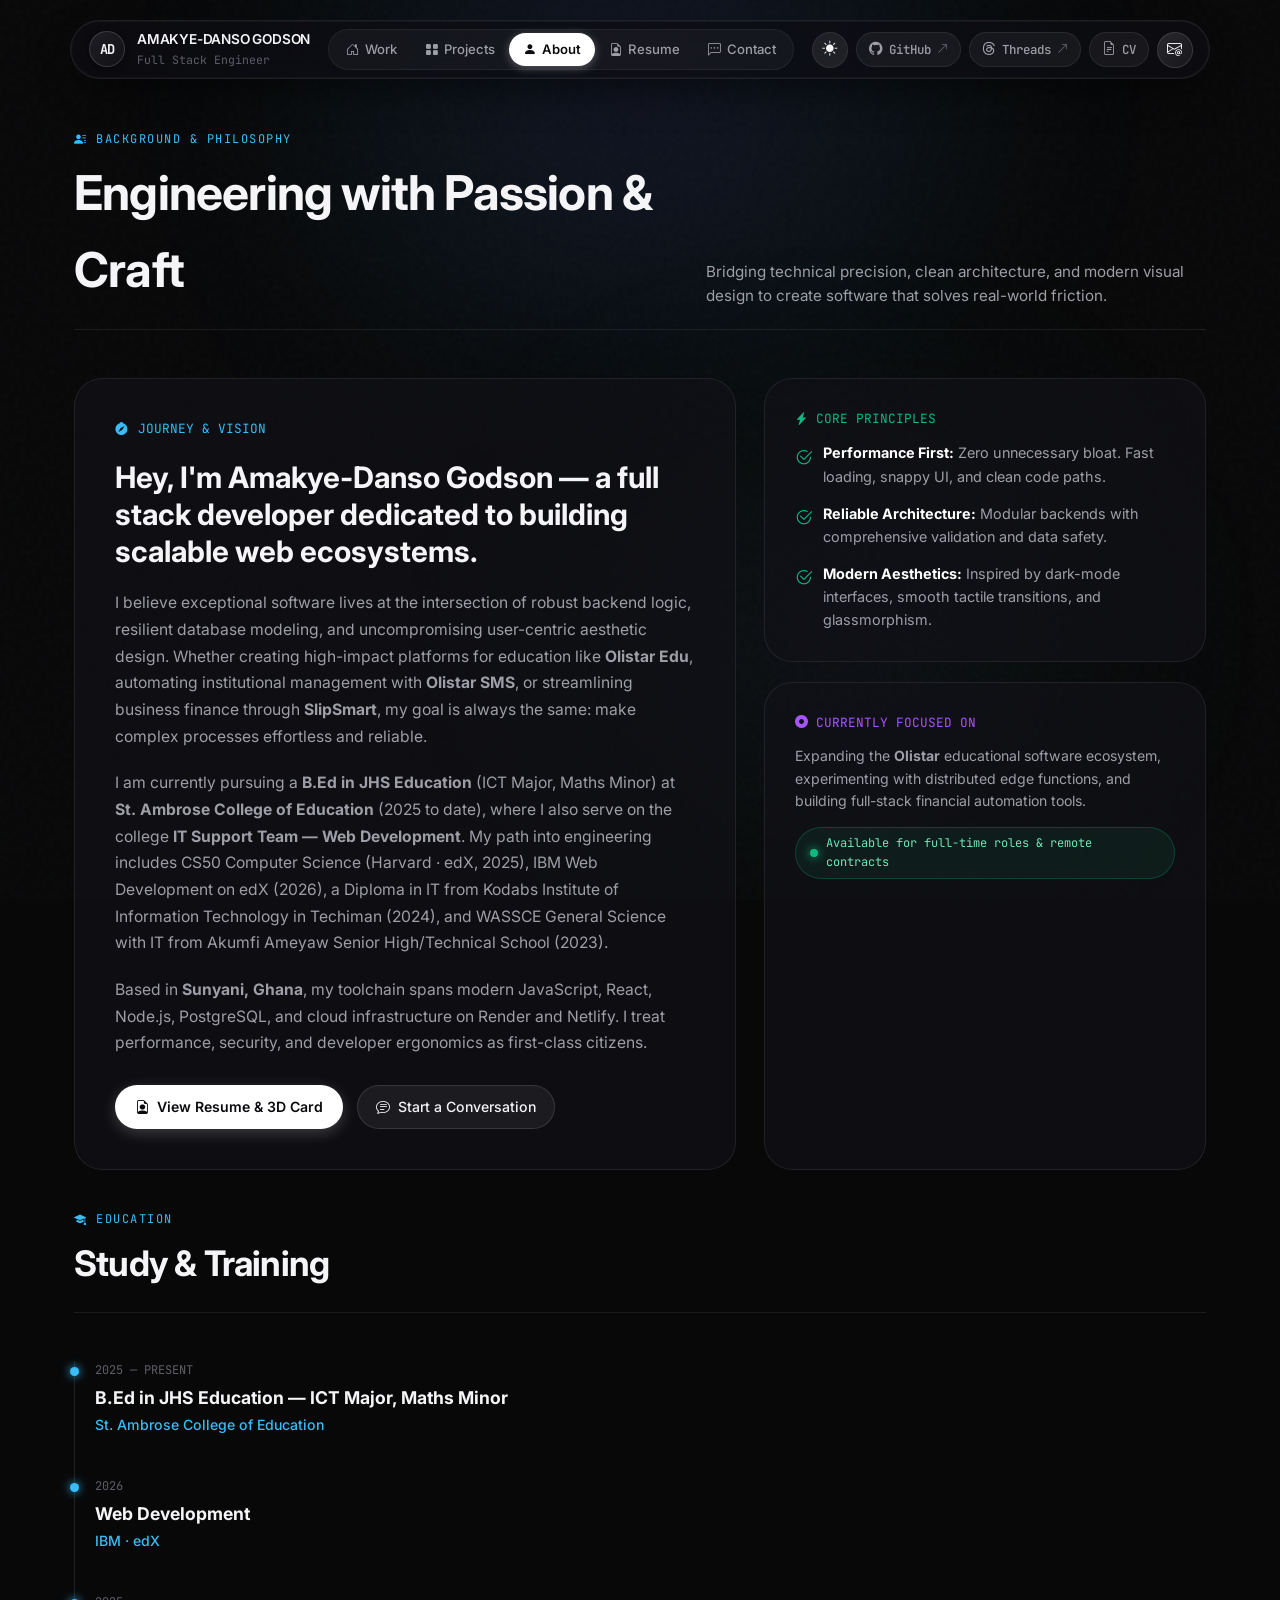
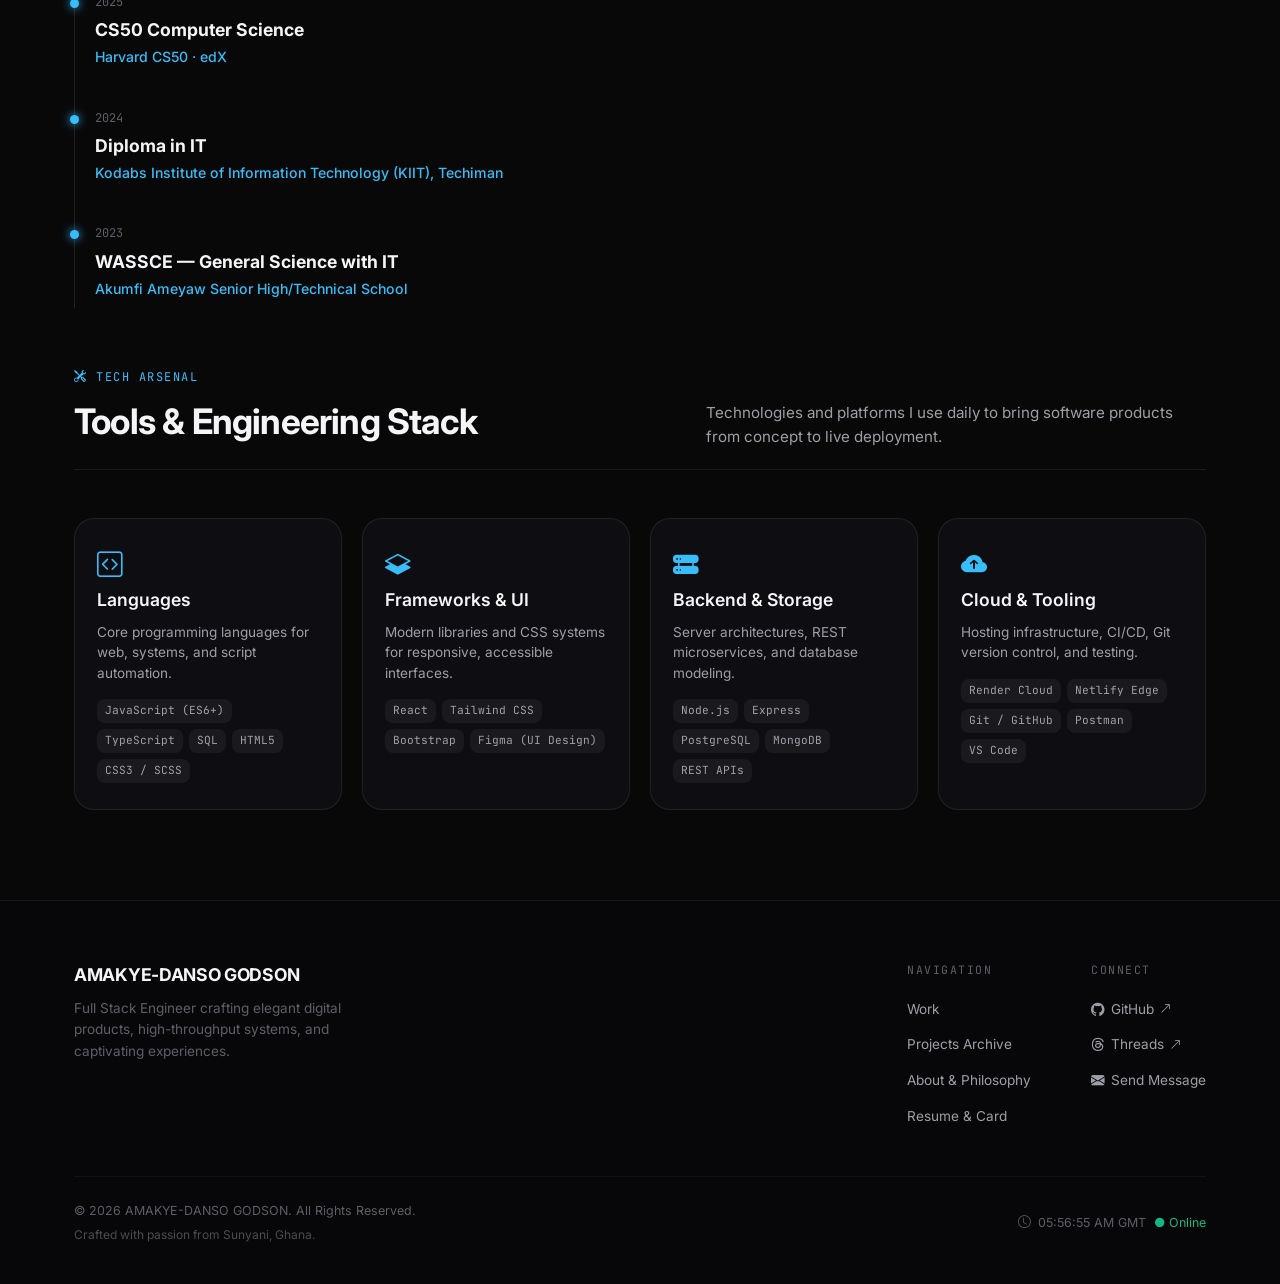
==== about.html @ 81cf9784 "Initial portfolio site" ====
<!DOCTYPE html>
<html lang="en">
<head>
  <meta charset="UTF-8">
  <meta name="viewport" content="width=device-width, initial-scale=1.0">
  <title>About & Info — AMAKYE-DANSO GODSON</title>
  <meta name="description" content="Learn more about Amakye-Danso Godson, Full Stack Engineer & Creative Developer. Engineering philosophy, journey, tech stack, and background.">

  <!-- Bootstrap Icons -->
  <link rel="stylesheet" href="https://cdn.jsdelivr.net/npm/bootstrap-icons@1.11.3/font/bootstrap-icons.min.css">

  <!-- Main Stylesheet -->
  <link rel="stylesheet" href="css/style.css">
</head>
<body>

  <!-- Ambient Light Orbs & Analog Grain -->
  <div class="bg-ambient">
    <div class="ambient-gradient-top"></div>
    <div class="ambient-gradient-bottom"></div>
  </div>
  <div class="bg-noise"></div>

  <div class="site-wrapper">

    <!-- FLOATING ISLAND NAVIGATION -->
    <header class="nav-fixed-container">
      <nav class="nav-bar">
        <a href="index.html" class="nav-left">
          <div class="nav-logo-badge">AD</div>
          <div class="nav-author-info">
            <span class="nav-author-name">AMAKYE-DANSO GODSON</span>
            <span class="nav-author-title">Full Stack Engineer</span>
          </div>
        </a>

        <div class="nav-center">
          <div class="nav-pill-wrapper">
            <a href="index.html" class="nav-link"><i class="bi bi-house-door"></i> Work</a>
            <a href="projects.html" class="nav-link"><i class="bi bi-grid-fill"></i> Projects</a>
            <a href="about.html" class="nav-link active"><i class="bi bi-person-fill"></i> About</a>
            <a href="resume.html" class="nav-link"><i class="bi bi-file-earmark-person"></i> Resume</a>
            <a href="contact.html" class="nav-link"><i class="bi bi-chat-left-dots"></i> Contact</a>
          </div>
        </div>

        <div class="nav-right">
          <button type="button" class="theme-toggle-btn" id="themeToggleBtn" title="Toggle Light/Dark Theme" aria-label="Toggle Light/Dark Theme">
            <i class="bi bi-sun-fill"></i>
          </button>
          <a href="https://github.com/mizzlebankai" target="_blank" rel="noopener noreferrer" class="nav-chip">
            <i class="bi bi-github"></i>
            <span>GitHub</span>
            <i class="bi bi-arrow-up-right external-icon"></i>
          </a>
          <a href="https://www.threads.net/@godson.ad" target="_blank" rel="noopener noreferrer" class="nav-chip">
            <i class="bi bi-threads"></i>
            <span>Threads</span>
            <i class="bi bi-arrow-up-right external-icon"></i>
          </a>
          <a href="resume.html" class="nav-chip">
            <i class="bi bi-file-earmark-text"></i>
            <span>CV</span>
          </a>
          <a href="contact.html" class="nav-contact-btn" title="Contact Me">
            <i class="bi bi-envelope-at"></i>
          </a>
          <button class="mobile-nav-toggle" id="mobileMenuBtn" aria-label="Toggle navigation menu">
            <i class="bi bi-list"></i>
          </button>
        </div>
      </nav>
    </header>

    <!-- MOBILE NAV DRAWER -->
    <div class="mobile-nav-drawer" id="mobileNavDrawer">
      <div style="display: flex; align-items: center; justify-content: space-between; padding: 10px 16px; background: rgba(255, 255, 255, 0.04); border-radius: var(--radius-md); margin-bottom: 4px;">
        <span style="font-size: 0.9rem; font-weight: 500; color: var(--text-secondary);"><i class="bi bi-circle-half me-2"></i> Theme Switch</span>
        <button type="button" class="theme-toggle-btn" title="Toggle Theme" aria-label="Toggle Theme">
          <i class="bi bi-sun-fill"></i>
        </button>
      </div>
      <a href="index.html" class="mobile-nav-link">
        <span><i class="bi bi-house-door me-2"></i> Home / Work</span>
        <i class="bi bi-chevron-right"></i>
      </a>
      <a href="projects.html" class="mobile-nav-link">
        <span><i class="bi bi-grid-fill me-2"></i> Projects</span>
        <i class="bi bi-chevron-right"></i>
      </a>
      <a href="about.html" class="mobile-nav-link active">
        <span><i class="bi bi-person-fill me-2"></i> About Me</span>
        <i class="bi bi-chevron-right"></i>
      </a>
      <a href="resume.html" class="mobile-nav-link">
        <span><i class="bi bi-file-earmark-person me-2"></i> Resume & Business Card</span>
        <i class="bi bi-chevron-right"></i>
      </a>
      <a href="contact.html" class="mobile-nav-link">
        <span><i class="bi bi-chat-left-dots me-2"></i> Contact</span>
        <i class="bi bi-chevron-right"></i>
      </a>
    </div>

    <!-- MAIN CONTENT -->
    <main style="padding-top: 130px; padding-bottom: 90px;">
      <div class="container">

        <!-- Header -->
        <div class="section-header">
          <div class="section-title-wrap">
            <span class="section-overline"><i class="bi bi-person-lines-fill me-1"></i> Background & Philosophy</span>
            <h1 class="section-title" style="font-size: clamp(2.2rem, 4vw, 3rem);">Engineering with Passion & Craft</h1>
          </div>
          <p class="section-desc">
            Bridging technical precision, clean architecture, and modern visual design to create software that solves real-world friction.
          </p>
        </div>

        <!-- ABOUT BENTO GRID -->
        <div class="reveal-on-scroll" style="display: grid; grid-template-columns: 1.2fr 0.8fr; gap: 28px; margin-bottom: 40px;">

          <!-- Narrative Bento Box -->
          <div style="padding: 40px; border-radius: var(--radius-xl); background: rgba(18, 18, 24, 0.7); border: 1px solid var(--border-subtle); backdrop-filter: blur(16px); display: flex; flex-direction: column; gap: 20px;">
            <div style="display: flex; align-items: center; gap: 10px; color: var(--accent-blue); font-family: var(--font-mono); font-size: 0.8rem; text-transform: uppercase;">
              <i class="bi bi-compass-fill"></i> Journey & Vision
            </div>

            <h2 style="font-size: 1.85rem; font-weight: 700; line-height: 1.25; color: var(--text-primary);">
              Hey, I'm Amakye-Danso Godson — a full stack developer dedicated to building scalable web ecosystems.
            </h2>

            <p style="font-size: 0.98rem; color: var(--text-secondary); line-height: 1.7;">
              I believe exceptional software lives at the intersection of robust backend logic, resilient database modeling, and uncompromising user-centric aesthetic design. Whether creating high-impact platforms for education like <strong>Olistar Edu</strong>, automating institutional management with <strong>Olistar SMS</strong>, or streamlining business finance through <strong>SlipSmart</strong>, my goal is always the same: make complex processes effortless and reliable.
            </p>

            <p style="font-size: 0.98rem; color: var(--text-secondary); line-height: 1.7;">
              I am currently pursuing a <strong>B.Ed in JHS Education</strong> (ICT Major, Maths Minor) at <strong>St. Ambrose College of Education</strong> (2025 to date), where I also serve on the college <strong>IT Support Team — Web Development</strong>. My path into engineering includes CS50 Computer Science (Harvard · edX, 2025), IBM Web Development on edX (2026), a Diploma in IT from Kodabs Institute of Information Technology in Techiman (2024), and WASSCE General Science with IT from Akumfi Ameyaw Senior High/Technical School (2023).
            </p>

            <p style="font-size: 0.98rem; color: var(--text-secondary); line-height: 1.7;">
              Based in <strong>Sunyani, Ghana</strong>, my toolchain spans modern JavaScript, React, Node.js, PostgreSQL, and cloud infrastructure on Render and Netlify. I treat performance, security, and developer ergonomics as first-class citizens.
            </p>

            <div style="display: flex; gap: 14px; margin-top: 8px; flex-wrap: wrap;">
              <a href="resume.html" class="btn-primary">
                <i class="bi bi-file-earmark-person"></i> View Resume & 3D Card
              </a>
              <a href="contact.html" class="btn-secondary">
                <i class="bi bi-chat-text"></i> Start a Conversation
              </a>
            </div>
          </div>

          <!-- Quick Stats / Core Values Box -->
          <div style="display: flex; flex-direction: column; gap: 20px;">

            <!-- Core Principles Card -->
            <div style="padding: 30px; border-radius: var(--radius-xl); background: rgba(18, 18, 24, 0.7); border: 1px solid var(--border-subtle); backdrop-filter: blur(16px);">
              <div style="color: var(--accent-emerald); font-family: var(--font-mono); font-size: 0.8rem; text-transform: uppercase; margin-bottom: 12px;">
                <i class="bi bi-lightning-charge-fill me-1"></i> Core Principles
              </div>
              <ul style="list-style: none; display: flex; flex-direction: column; gap: 14px;">
                <li style="display: flex; align-items: flex-start; gap: 10px; font-size: 0.9rem; color: var(--text-secondary);">
                  <i class="bi bi-check2-circle" style="color: var(--accent-emerald); font-size: 1.1rem; margin-top: 2px;"></i>
                  <div><strong style="color: #fff;">Performance First:</strong> Zero unnecessary bloat. Fast loading, snappy UI, and clean code paths.</div>
                </li>
                <li style="display: flex; align-items: flex-start; gap: 10px; font-size: 0.9rem; color: var(--text-secondary);">
                  <i class="bi bi-check2-circle" style="color: var(--accent-emerald); font-size: 1.1rem; margin-top: 2px;"></i>
                  <div><strong style="color: #fff;">Reliable Architecture:</strong> Modular backends with comprehensive validation and data safety.</div>
                </li>
                <li style="display: flex; align-items: flex-start; gap: 10px; font-size: 0.9rem; color: var(--text-secondary);">
                  <i class="bi bi-check2-circle" style="color: var(--accent-emerald); font-size: 1.1rem; margin-top: 2px;"></i>
                  <div><strong style="color: #fff;">Modern Aesthetics:</strong> Inspired by dark-mode interfaces, smooth tactile transitions, and glassmorphism.</div>
                </li>
              </ul>
            </div>

            <!-- Current Focus Card -->
            <div style="padding: 30px; border-radius: var(--radius-xl); background: rgba(18, 18, 24, 0.7); border: 1px solid var(--border-subtle); backdrop-filter: blur(16px); flex-grow: 1;">
              <div style="color: var(--accent-purple); font-family: var(--font-mono); font-size: 0.8rem; text-transform: uppercase; margin-bottom: 12px;">
                <i class="bi bi-record-circle-fill me-1"></i> Currently Focused On
              </div>
              <p style="font-size: 0.88rem; color: var(--text-secondary); line-height: 1.6; margin-bottom: 14px;">
                Expanding the <strong>Olistar</strong> educational software ecosystem, experimenting with distributed edge functions, and building full-stack financial automation tools.
              </p>
              <div class="status-pill" style="font-size: 0.75rem;">
                <span class="status-dot"></span>
                <span>Available for full-time roles & remote contracts</span>
              </div>
            </div>

          </div>
        </div>

        <!-- EDUCATION -->
        <div style="margin-top: 20px; margin-bottom: 20px;">
          <div class="section-header">
            <div class="section-title-wrap">
              <span class="section-overline"><i class="bi bi-mortarboard-fill me-1"></i> Education</span>
              <h2 class="section-title">Study &amp; Training</h2>
            </div>
          </div>
          <div class="timeline-list reveal-on-scroll" style="max-width: 920px;">
            <div class="timeline-item">
              <span class="timeline-node"></span>
              <div class="timeline-period">2025 — PRESENT</div>
              <h3 class="timeline-role">B.Ed in JHS Education — ICT Major, Maths Minor</h3>
              <div class="timeline-organization">St. Ambrose College of Education</div>
            </div>
            <div class="timeline-item">
              <span class="timeline-node"></span>
              <div class="timeline-period">2026</div>
              <h3 class="timeline-role">Web Development</h3>
              <div class="timeline-organization">IBM · edX</div>
            </div>
            <div class="timeline-item">
              <span class="timeline-node"></span>
              <div class="timeline-period">2025</div>
              <h3 class="timeline-role">CS50 Computer Science</h3>
              <div class="timeline-organization">Harvard CS50 · edX</div>
            </div>
            <div class="timeline-item">
              <span class="timeline-node"></span>
              <div class="timeline-period">2024</div>
              <h3 class="timeline-role">Diploma in IT</h3>
              <div class="timeline-organization">Kodabs Institute of Information Technology (KIIT), Techiman</div>
            </div>
            <div class="timeline-item">
              <span class="timeline-node"></span>
              <div class="timeline-period">2023</div>
              <h3 class="timeline-role">WASSCE — General Science with IT</h3>
              <div class="timeline-organization">Akumfi Ameyaw Senior High/Technical School</div>
            </div>
          </div>
        </div>

        <!-- TECH ARSENAL SECTION -->
        <div style="margin-top: 60px;">
          <div class="section-header">
            <div class="section-title-wrap">
              <span class="section-overline"><i class="bi bi-tools me-1"></i> Tech Arsenal</span>
              <h2 class="section-title">Tools & Engineering Stack</h2>
            </div>
            <p class="section-desc">Technologies and platforms I use daily to bring software products from concept to live deployment.</p>
          </div>

          <div class="stack-grid reveal-on-scroll">
            <div class="stack-card">
              <i class="bi bi-code-square stack-card-icon"></i>
              <h3 class="stack-card-title">Languages</h3>
              <p class="stack-card-desc">Core programming languages for web, systems, and script automation.</p>
              <div class="stack-tags">
                <span class="stack-pill">JavaScript (ES6+)</span>
                <span class="stack-pill">TypeScript</span>
                <span class="stack-pill">SQL</span>
                <span class="stack-pill">HTML5</span>
                <span class="stack-pill">CSS3 / SCSS</span>
              </div>
            </div>

            <div class="stack-card">
              <i class="bi bi-layers-half stack-card-icon"></i>
              <h3 class="stack-card-title">Frameworks & UI</h3>
              <p class="stack-card-desc">Modern libraries and CSS systems for responsive, accessible interfaces.</p>
              <div class="stack-tags">
                <span class="stack-pill">React</span>
                <span class="stack-pill">Tailwind CSS</span>
                <span class="stack-pill">Bootstrap</span>
                <span class="stack-pill">Figma (UI Design)</span>
              </div>
            </div>

            <div class="stack-card">
              <i class="bi bi-hdd-rack-fill stack-card-icon"></i>
              <h3 class="stack-card-title">Backend & Storage</h3>
              <p class="stack-card-desc">Server architectures, REST microservices, and database modeling.</p>
              <div class="stack-tags">
                <span class="stack-pill">Node.js</span>
                <span class="stack-pill">Express</span>
                <span class="stack-pill">PostgreSQL</span>
                <span class="stack-pill">MongoDB</span>
                <span class="stack-pill">REST APIs</span>
              </div>
            </div>

            <div class="stack-card">
              <i class="bi bi-cloud-arrow-up-fill stack-card-icon"></i>
              <h3 class="stack-card-title">Cloud & Tooling</h3>
              <p class="stack-card-desc">Hosting infrastructure, CI/CD, Git version control, and testing.</p>
              <div class="stack-tags">
                <span class="stack-pill">Render Cloud</span>
                <span class="stack-pill">Netlify Edge</span>
                <span class="stack-pill">Git / GitHub</span>
                <span class="stack-pill">Postman</span>
                <span class="stack-pill">VS Code</span>
              </div>
            </div>
          </div>
        </div>

      </div>
    </main>

    <!-- FOOTER -->
    <footer class="site-footer">
      <div class="container">
        <div class="footer-top">
          <div class="footer-brand">
            <div class="footer-logo">AMAKYE-DANSO GODSON</div>
            <p class="footer-tagline">
              Full Stack Engineer crafting elegant digital products, high-throughput systems, and captivating experiences.
            </p>
          </div>

          <div class="footer-links-grid">
            <div>
              <div class="footer-col-title">Navigation</div>
              <ul class="footer-nav-list">
                <li><a href="index.html" class="footer-nav-link">Work</a></li>
                <li><a href="projects.html" class="footer-nav-link">Projects Archive</a></li>
                <li><a href="about.html" class="footer-nav-link">About & Philosophy</a></li>
                <li><a href="resume.html" class="footer-nav-link">Resume & Card</a></li>
              </ul>
            </div>

            <div>
              <div class="footer-col-title">Connect</div>
              <ul class="footer-nav-list">
                <li>
                  <a href="https://github.com/mizzlebankai" target="_blank" rel="noopener noreferrer" class="footer-nav-link">
                    <i class="bi bi-github"></i> GitHub <i class="bi bi-arrow-up-right" style="font-size: 0.7rem;"></i>
                  </a>
                </li>
                <li>
                  <a href="https://www.threads.net/@godson.ad" target="_blank" rel="noopener noreferrer" class="footer-nav-link">
                    <i class="bi bi-threads"></i> Threads <i class="bi bi-arrow-up-right" style="font-size: 0.7rem;"></i>
                  </a>
                </li>
                <li>
                  <a href="contact.html" class="footer-nav-link">
                    <i class="bi bi-envelope-fill"></i> Send Message
                  </a>
                </li>
              </ul>
            </div>
          </div>
        </div>

        <div class="footer-bottom">
          <div class="footer-bottom-left">
            <div>© 2026 AMAKYE-DANSO GODSON. All Rights Reserved.</div>
            <div class="footer-witty">Crafted with passion from Sunyani, Ghana.</div>
          </div>
          <div style="display: flex; align-items: center; gap: 8px;">
            <i class="bi bi-clock"></i>
            <span id="localClock">--:--:-- GMT</span>
            <span style="color: var(--accent-emerald);">● Online</span>
          </div>
        </div>
      </div>
    </footer>

    <!-- Toast Notification -->
    <div class="toast-notice" id="toastNotice">Copied to clipboard!</div>

  </div>

  <!-- Scripts -->
  <script src="js/main.js"></script>
</body>
</html>
---- css/style.css ----
/* ==========================================================================
   AMAKYE-DANSO GODSON — PORTFOLIO DESIGN SYSTEM
   Inspired by Perry Wang 2023 (perryw-2023.webflow.io)
   ========================================================================== */

@import url('https://fonts.googleapis.com/css2?family=Inter:wght@300;400;500;600;700;800&family=Playfair+Display:ital,wght@0,600;1,400;1,600&family=JetBrains+Mono:wght@400;500;600&display=swap');

:root {
  /* Color Palette */
  --bg-black: #080809;
  --bg-deep: #0e0e12;
  --bg-surface: #141418;
  --bg-card: rgba(20, 20, 26, 0.65);
  --bg-card-hover: rgba(26, 26, 34, 0.85);

  /* Border & Specular Light Effects */
  --border-subtle: rgba(255, 255, 255, 0.08);
  --border-highlight: rgba(255, 255, 255, 0.22);
  --glare-gradient: linear-gradient(90deg, transparent, rgba(255, 255, 255, 0.35), transparent);
  --specular-card-border: linear-gradient(135deg, rgba(255, 255, 255, 0.22) 0%, rgba(255, 255, 255, 0.03) 50%, rgba(255, 255, 255, 0.12) 100%);

  /* Typography Colors */
  --text-primary: #f5f5f7;
  --text-secondary: #9e9ea7;
  --text-muted: #5e5e68;
  --text-accent: #ffffff;

  /* Accent Colors */
  --accent-blue: #38bdf8;
  --accent-indigo: #6366f1;
  --accent-purple: #a855f7;
  --accent-emerald: #10b981;
  --accent-amber: #f59e0b;

  /* Project Glow Colors */
  --glow-olistar-edu: rgba(56, 189, 248, 0.18);
  --glow-olistar-sms: rgba(129, 140, 248, 0.20);
  --glow-slipsmart: rgba(16, 185, 129, 0.18);

  /* Fonts */
  --font-sans: 'Inter', -apple-system, BlinkMacSystemFont, 'Segoe UI', Roboto, sans-serif;
  --font-serif: 'Playfair Display', Georgia, serif;
  --font-mono: 'JetBrains Mono', monospace;

  /* Transitions & Radii */
  --radius-sm: 8px;
  --radius-md: 14px;
  --radius-lg: 20px;
  --radius-xl: 28px;
  --radius-pill: 9999px;
  --transition: all 0.3s cubic-bezier(0.16, 1, 0.3, 1);
  --transition-fast: all 0.15s ease;
}

/* --------------------------------------------------------------------------
   LIGHT THEME OVERRIDES
   -------------------------------------------------------------------------- */
[data-theme="light"] {
  --bg-black: #f8f9fa;
  --bg-deep: #f1f2f6;
  --bg-surface: #e9eaef;
  --bg-card: rgba(255, 255, 255, 0.85);
  --bg-card-hover: rgba(255, 255, 255, 0.98);

  --border-subtle: rgba(0, 0, 0, 0.08);
  --border-highlight: rgba(0, 0, 0, 0.18);
  --glare-gradient: linear-gradient(90deg, transparent, rgba(0, 0, 0, 0.15), transparent);
  --specular-card-border: linear-gradient(135deg, rgba(0, 0, 0, 0.15) 0%, rgba(0, 0, 0, 0.03) 50%, rgba(0, 0, 0, 0.1) 100%);

  --text-primary: #121316;
  --text-secondary: #52535e;
  --text-muted: #888996;
  --text-accent: #000000;

  --glow-olistar-edu: rgba(2, 132, 199, 0.1);
  --glow-olistar-sms: rgba(99, 102, 241, 0.12);
  --glow-slipsmart: rgba(16, 185, 129, 0.1);
}

[data-theme="light"] .nav-bar {
  background: rgba(255, 255, 255, 0.88);
  border: 1px solid rgba(0, 0, 0, 0.08);
  box-shadow: 0 16px 40px -10px rgba(0, 0, 0, 0.08);
}
[data-theme="light"] .nav-logo-badge {
  background: linear-gradient(135deg, #f0f0f4 0%, #e2e2ea 100%);
  border-color: rgba(0, 0, 0, 0.1);
  color: #121316;
}
[data-theme="light"] .nav-pill-wrapper {
  background: rgba(0, 0, 0, 0.05);
  border-color: rgba(0, 0, 0, 0.06);
}
[data-theme="light"] .nav-link.active {
  color: #ffffff;
  background: #121316;
  box-shadow: 0 2px 10px rgba(0, 0, 0, 0.2);
}
[data-theme="light"] .nav-chip {
  background: rgba(0, 0, 0, 0.04);
  border-color: rgba(0, 0, 0, 0.08);
  color: #4a4b56;
}
[data-theme="light"] .nav-chip:hover {
  background: rgba(0, 0, 0, 0.08);
  color: #121316;
}
[data-theme="light"] .window-outer-shell {
  background: linear-gradient(145deg, rgba(0, 0, 0, 0.14) 0%, rgba(0, 0, 0, 0.03) 45%, rgba(0, 0, 0, 0.09) 100%);
  box-shadow: 0 30px 70px -15px rgba(0, 0, 0, 0.12);
}
[data-theme="light"] .window-body {
  background: linear-gradient(180deg, #ffffff 0%, #f7f8fb 100%);
}
[data-theme="light"] .window-titlebar {
  background: rgba(0, 0, 0, 0.02);
  border-bottom-color: rgba(0, 0, 0, 0.06);
}
[data-theme="light"] .serif-italic {
  color: #121316;
  text-shadow: none;
}
[data-theme="light"] .hero-subtext-grid {
  border-top-color: rgba(0, 0, 0, 0.08);
}
[data-theme="light"] .hero-tag {
  background: rgba(0, 0, 0, 0.04);
  border-color: rgba(0, 0, 0, 0.08);
  color: #4a4b56;
}
[data-theme="light"] .project-card-inner {
  background: linear-gradient(180deg, #ffffff 0%, #fbfbfc 100%);
  box-shadow: 0 10px 30px rgba(0, 0, 0, 0.04);
}
[data-theme="light"] .project-badge {
  background: rgba(0, 0, 0, 0.05);
  border-color: rgba(0, 0, 0, 0.08);
}
[data-theme="light"] .tech-chip {
  background: rgba(0, 0, 0, 0.04);
  border-color: rgba(0, 0, 0, 0.08);
  color: #4a4b56;
}
[data-theme="light"] .mockup-header {
  background: #f0f1f5;
  border-bottom-color: rgba(0, 0, 0, 0.08);
}
[data-theme="light"] .mockup-address-bar {
  background: rgba(0, 0, 0, 0.06);
  color: #6a6b78;
}
[data-theme="light"] .mockup-visual {
  background: #f8f9fc;
}
[data-theme="light"] .btn-primary {
  background: #121316;
  color: #ffffff;
  box-shadow: 0 4px 15px rgba(0, 0, 0, 0.15);
}
[data-theme="light"] .btn-primary:hover {
  background: #25262c;
}
[data-theme="light"] .btn-secondary {
  background: rgba(0, 0, 0, 0.05);
  border-color: rgba(0, 0, 0, 0.1);
  color: #121316;
}
[data-theme="light"] .btn-secondary:hover {
  background: rgba(0, 0, 0, 0.09);
}
[data-theme="light"] .stack-card {
  background: rgba(255, 255, 255, 0.85);
  border-color: rgba(0, 0, 0, 0.08);
}
[data-theme="light"] .stack-pill {
  background: rgba(0, 0, 0, 0.04);
  color: #4a4b56;
}
[data-theme="light"] .contact-container-box {
  background: rgba(255, 255, 255, 0.9);
  border-color: rgba(0, 0, 0, 0.08);
  box-shadow: 0 20px 50px rgba(0, 0, 0, 0.06);
}
[data-theme="light"] .direct-email-card {
  background: rgba(0, 0, 0, 0.03);
  border-color: rgba(0, 0, 0, 0.08);
}
[data-theme="light"] .form-input, [data-theme="light"] .form-textarea {
  background: rgba(0, 0, 0, 0.02);
  border-color: rgba(0, 0, 0, 0.12);
  color: #121316;
}
[data-theme="light"] .site-footer {
  background: #f0f1f6;
  border-top-color: rgba(0, 0, 0, 0.08);
}
[data-theme="light"] .mobile-nav-drawer {
  background: rgba(255, 255, 255, 0.98);
  border-color: rgba(0, 0, 0, 0.1);
  box-shadow: 0 20px 40px rgba(0, 0, 0, 0.1);
}
[data-theme="light"] .mobile-nav-link {
  background: rgba(0, 0, 0, 0.03);
  color: #52535e;
}
[data-theme="light"] .mobile-nav-link.active {
  background: #121316;
  color: #ffffff;
}
[data-theme="light"] .ambient-gradient-top {
  background: radial-gradient(circle, rgba(99, 102, 241, 0.08) 0%, rgba(56, 189, 248, 0.04) 40%, transparent 70%);
}
[data-theme="light"] .card-face-front {
  background: radial-gradient(circle at 20% 20%, #ffffff 0%, #ececf2 75%);
  border-color: rgba(0, 0, 0, 0.15);
}
[data-theme="light"] .card-full-name {
  color: #121316;
}
[data-theme="light"] .card-front-bottom {
  border-top-color: rgba(0, 0, 0, 0.08);
}
[data-theme="light"] .card-face-back {
  background: #ffffff;
  border-color: rgba(0, 0, 0, 0.15);
}
[data-theme="light"] .qr-scan-title {
  color: #121316;
}

/* --------------------------------------------------------------------------
   THEME TOGGLE BUTTON
   -------------------------------------------------------------------------- */
.theme-toggle-btn {
  display: flex;
  align-items: center;
  justify-content: center;
  width: 36px;
  height: 36px;
  border-radius: 50%;
  background: rgba(255, 255, 255, 0.08);
  border: 1px solid var(--border-subtle);
  color: var(--text-primary);
  font-size: 0.95rem;
  transition: var(--transition);
  cursor: pointer;
}

.theme-toggle-btn:hover {
  background: rgba(255, 255, 255, 0.16);
  border-color: rgba(255, 255, 255, 0.3);
  transform: scale(1.08);
}

[data-theme="light"] .theme-toggle-btn {
  background: rgba(0, 0, 0, 0.05);
  border-color: rgba(0, 0, 0, 0.1);
  color: #121316;
}

[data-theme="light"] .theme-toggle-btn:hover {
  background: rgba(0, 0, 0, 0.1);
  border-color: rgba(0, 0, 0, 0.2);
}

/* --------------------------------------------------------------------------
   SCROLL REVEAL ANIMATIONS (SMOOTH PERRY WANG FEEL)
   -------------------------------------------------------------------------- */
.reveal-on-scroll {
  opacity: 0;
  transform: translateY(32px);
  transition: opacity 0.8s cubic-bezier(0.16, 1, 0.3, 1), transform 0.8s cubic-bezier(0.16, 1, 0.3, 1);
  will-change: opacity, transform;
}

.reveal-on-scroll.is-visible {
  opacity: 1;
  transform: translateY(0);
}

.reveal-delay-1 { transition-delay: 0.1s; }
.reveal-delay-2 { transition-delay: 0.2s; }
.reveal-delay-3 { transition-delay: 0.3s; }
.reveal-delay-4 { transition-delay: 0.4s; }

/* --------------------------------------------------------------------------
   RESET & BASE STYLES
   -------------------------------------------------------------------------- */
*, *::before, *::after {
  box-sizing: border-box;
  margin: 0;
  padding: 0;
}

html {
  font-size: 16px;
  scroll-behavior: smooth;
  background-color: var(--bg-black);
  color: var(--text-primary);
  font-family: var(--font-sans);
  -webkit-font-smoothing: antialiased;
  -moz-osx-font-smoothing: grayscale;
}

body {
  min-height: 100vh;
  background-color: var(--bg-black);
  overflow-x: hidden;
  position: relative;
  line-height: 1.6;
}

/* Custom scrollbar */
::-webkit-scrollbar {
  width: 6px;
  height: 6px;
}
::-webkit-scrollbar-track {
  background: var(--bg-black);
}
::-webkit-scrollbar-thumb {
  background: rgba(255, 255, 255, 0.15);
  border-radius: var(--radius-pill);
}
::-webkit-scrollbar-thumb:hover {
  background: rgba(255, 255, 255, 0.3);
}

a {
  color: inherit;
  text-decoration: none;
}

img {
  max-width: 100%;
  height: auto;
  display: block;
}

button {
  background: none;
  border: none;
  font: inherit;
  color: inherit;
  cursor: pointer;
}

/* Ambient Background Light & Noise Overlay */
.bg-ambient {
  position: fixed;
  inset: 0;
  pointer-events: none;
  z-index: 0;
  overflow: hidden;
}

.ambient-gradient-top {
  position: absolute;
  top: -20vh;
  left: 50%;
  transform: translateX(-50%);
  width: 90vw;
  max-width: 1100px;
  height: 60vh;
  background: radial-gradient(circle, rgba(99, 102, 241, 0.12) 0%, rgba(56, 189, 248, 0.06) 40%, transparent 70%);
  filter: blur(80px);
}

.ambient-gradient-bottom {
  position: absolute;
  bottom: 5vh;
  right: 10%;
  width: 50vw;
  max-width: 700px;
  height: 50vh;
  background: radial-gradient(circle, rgba(168, 85, 247, 0.08) 0%, rgba(16, 185, 129, 0.05) 50%, transparent 80%);
  filter: blur(100px);
}

.bg-noise {
  position: fixed;
  inset: 0;
  opacity: 0.025;
  pointer-events: none;
  z-index: 1;
  background-image: url("data:image/svg+xml,%3Csvg viewBox='0 0 200 200' xmlns='http://www.w3.org/2000/svg'%3E%3Cfilter id='noiseFilter'%3E%3CfeTurbulence type='fractalNoise' baseFrequency='0.8' numOctaves='3' stitchTiles='stitch'/%3E%3C/filter%3E%3Crect width='100%25' height='100%25' filter='url(%23noiseFilter)'/%3E%3C/svg%3E");
}

/* Page wrapper */
.site-wrapper {
  position: relative;
  z-index: 2;
  display: flex;
  flex-direction: column;
  min-height: 100vh;
}

.container {
  width: 100%;
  max-width: 1180px;
  margin: 0 auto;
  padding: 0 24px;
}

/* --------------------------------------------------------------------------
   FLOATING ISLAND NAVIGATION
   -------------------------------------------------------------------------- */
.nav-fixed-container {
  position: fixed;
  top: 20px;
  left: 0;
  width: 100%;
  display: flex;
  justify-content: center;
  z-index: 100;
  padding: 0 16px;
  pointer-events: none;
}

.nav-bar {
  pointer-events: auto;
  display: flex;
  align-items: center;
  justify-content: space-between;
  width: 100%;
  max-width: 1140px;
  padding: 8px 12px;
  background: rgba(14, 14, 18, 0.78);
  backdrop-filter: blur(24px) saturate(180%);
  -webkit-backdrop-filter: blur(24px) saturate(180%);
  border: 1px solid var(--border-subtle);
  border-radius: var(--radius-pill);
  box-shadow: 0 16px 40px -10px rgba(0, 0, 0, 0.6), 0 0 0 1px rgba(255, 255, 255, 0.04) inset;
  transition: var(--transition);
}

.nav-left {
  display: flex;
  align-items: center;
  gap: 12px;
  padding-left: 6px;
}

.nav-logo-badge {
  display: flex;
  align-items: center;
  justify-content: center;
  width: 36px;
  height: 36px;
  border-radius: 50%;
  background: linear-gradient(135deg, #1e1e24 0%, #121216 100%);
  border: 1px solid rgba(255, 255, 255, 0.15);
  box-shadow: 0 2px 8px rgba(0, 0, 0, 0.4);
  font-family: var(--font-mono);
  font-weight: 700;
  font-size: 0.85rem;
  letter-spacing: -0.5px;
  color: var(--text-primary);
  transition: var(--transition);
}

.nav-logo-badge:hover {
  border-color: rgba(255, 255, 255, 0.4);
  transform: scale(1.05);
}

.nav-author-info {
  display: flex;
  flex-direction: column;
}

.nav-author-name {
  font-size: 0.85rem;
  font-weight: 600;
  letter-spacing: -0.2px;
  color: var(--text-primary);
}

.nav-author-title {
  font-size: 0.72rem;
  font-family: var(--font-mono);
  color: var(--text-muted);
}

/* Nav center pill */
.nav-center {
  display: flex;
  align-items: center;
}

.nav-pill-wrapper {
  position: relative;
  display: flex;
  align-items: center;
  background: rgba(255, 255, 255, 0.04);
  border: 1px solid rgba(255, 255, 255, 0.06);
  border-radius: var(--radius-pill);
  padding: 3px;
}

.nav-link {
  position: relative;
  z-index: 2;
  padding: 6px 14px;
  font-size: 0.82rem;
  font-weight: 500;
  color: var(--text-secondary);
  border-radius: var(--radius-pill);
  transition: var(--transition-fast);
  display: flex;
  align-items: center;
  gap: 6px;
}

.nav-link:hover {
  color: var(--text-primary);
}

.nav-link.active {
  color: #0d0d10;
  font-weight: 600;
  background: #ffffff;
  box-shadow: 0 2px 10px rgba(255, 255, 255, 0.3);
}

/* Nav right chips */
.nav-right {
  display: flex;
  align-items: center;
  gap: 8px;
  padding-right: 4px;
}

.nav-chip {
  display: inline-flex;
  align-items: center;
  gap: 6px;
  padding: 6px 12px;
  font-size: 0.78rem;
  font-family: var(--font-mono);
  font-weight: 500;
  color: var(--text-secondary);
  background: rgba(255, 255, 255, 0.05);
  border: 1px solid rgba(255, 255, 255, 0.08);
  border-radius: var(--radius-pill);
  transition: var(--transition);
}

.nav-chip:hover {
  color: var(--text-primary);
  background: rgba(255, 255, 255, 0.1);
  border-color: rgba(255, 255, 255, 0.2);
  transform: translateY(-1px);
}

.nav-chip i {
  font-size: 0.85rem;
}

.nav-chip .external-icon {
  font-size: 0.7rem;
  opacity: 0.6;
  transition: transform 0.2s ease;
}

.nav-chip:hover .external-icon {
  transform: translate(2px, -2px);
  opacity: 1;
}

.nav-contact-btn {
  display: flex;
  align-items: center;
  justify-content: center;
  width: 36px;
  height: 36px;
  border-radius: 50%;
  background: linear-gradient(135deg, rgba(255, 255, 255, 0.12) 0%, rgba(255, 255, 255, 0.05) 100%);
  border: 1px solid rgba(255, 255, 255, 0.12);
  color: var(--text-primary);
  font-size: 0.95rem;
  transition: var(--transition);
}

.nav-contact-btn:hover {
  background: rgba(255, 255, 255, 0.2);
  border-color: rgba(255, 255, 255, 0.35);
  transform: scale(1.08);
}

/* Mobile Nav Toggle */
.mobile-nav-toggle {
  display: none;
  align-items: center;
  justify-content: center;
  width: 36px;
  height: 36px;
  border-radius: 50%;
  background: rgba(255, 255, 255, 0.08);
  border: 1px solid var(--border-subtle);
  color: var(--text-primary);
  font-size: 1.1rem;
}

/* Mobile Navigation Dropdown */
.mobile-nav-drawer {
  position: fixed;
  top: 76px;
  left: 16px;
  right: 16px;
  background: rgba(14, 14, 18, 0.96);
  backdrop-filter: blur(24px);
  border: 1px solid var(--border-subtle);
  border-radius: var(--radius-lg);
  padding: 20px;
  box-shadow: 0 20px 40px rgba(0, 0, 0, 0.8);
  z-index: 99;
  display: none;
  flex-direction: column;
  gap: 12px;
  transform: translateY(-10px);
  opacity: 0;
  transition: var(--transition);
  pointer-events: none;
}

.mobile-nav-drawer.open {
  display: flex;
  transform: translateY(0);
  opacity: 1;
  pointer-events: auto;
}

.mobile-nav-link {
  display: flex;
  align-items: center;
  justify-content: space-between;
  padding: 12px 16px;
  font-size: 1rem;
  font-weight: 500;
  color: var(--text-secondary);
  border-radius: var(--radius-md);
  background: rgba(255, 255, 255, 0.03);
}

.mobile-nav-link.active {
  color: #fff;
  background: rgba(255, 255, 255, 0.1);
  font-weight: 600;
}

/* --------------------------------------------------------------------------
   HERO SECTION (THE PERRY WANG OS WINDOW)
   -------------------------------------------------------------------------- */
.section-hero {
  padding-top: 140px;
  padding-bottom: 70px;
  display: flex;
  flex-direction: column;
  align-items: center;
  position: relative;
}

/* Status / Availability pill */
.hero-badge-container {
  margin-bottom: 24px;
  display: inline-flex;
}

.status-pill {
  display: inline-flex;
  align-items: center;
  gap: 8px;
  padding: 6px 14px;
  background: rgba(16, 185, 129, 0.08);
  border: 1px solid rgba(16, 185, 129, 0.25);
  border-radius: var(--radius-pill);
  font-size: 0.78rem;
  font-family: var(--font-mono);
  color: #6ee7b7;
}

.status-dot {
  width: 8px;
  height: 8px;
  border-radius: 50%;
  background-color: var(--accent-emerald);
  box-shadow: 0 0 10px var(--accent-emerald);
  animation: pulseGlow 2s infinite;
}

@keyframes pulseGlow {
  0%, 100% { opacity: 1; transform: scale(1); }
  50% { opacity: 0.5; transform: scale(0.85); }
}

/* Window Outer Bevel & Glare */
.window-outer-shell {
  width: 100%;
  max-width: 980px;
  position: relative;
  border-radius: var(--radius-xl);
  padding: 1px;
  background: linear-gradient(145deg, rgba(255, 255, 255, 0.3) 0%, rgba(255, 255, 255, 0.03) 45%, rgba(255, 255, 255, 0.12) 100%);
  box-shadow: 0 30px 80px -15px rgba(0, 0, 0, 0.85), 0 0 40px rgba(99, 102, 241, 0.06);
  overflow: hidden;
}

/* Top Specular Glare Line */
.glare-edge-top {
  position: absolute;
  top: 0;
  left: 20%;
  right: 20%;
  height: 1px;
  background: var(--glare-gradient);
  z-index: 5;
  pointer-events: none;
}

/* Window Main Body */
.window-body {
  position: relative;
  background: linear-gradient(180deg, rgba(22, 22, 28, 0.94) 0%, rgba(13, 13, 16, 0.97) 100%);
  border-radius: calc(var(--radius-xl) - 1px);
  overflow: hidden;
  backdrop-filter: blur(20px);
}

/* Diagonal Sheen Animation */
.window-sheen {
  position: absolute;
  top: -100%;
  left: -50%;
  width: 200%;
  height: 300%;
  background: linear-gradient(60deg, transparent 40%, rgba(255, 255, 255, 0.03) 48%, rgba(255, 255, 255, 0.08) 50%, rgba(255, 255, 255, 0.03) 52%, transparent 60%);
  transform: rotate(15deg);
  pointer-events: none;
  animation: sweepSheen 12s infinite ease-in-out;
}

@keyframes sweepSheen {
  0% { transform: translateY(-30%) rotate(15deg); }
  25%, 100% { transform: translateY(40%) rotate(15deg); }
}

/* Window Bar (Traffic lights & Title) */
.window-titlebar {
  display: flex;
  align-items: center;
  justify-content: space-between;
  padding: 16px 20px;
  border-bottom: 1px solid rgba(255, 255, 255, 0.06);
  background: rgba(255, 255, 255, 0.02);
}

.window-dots {
  display: flex;
  align-items: center;
  gap: 8px;
}

.window-dot {
  width: 12px;
  height: 12px;
  border-radius: 50%;
  display: inline-block;
  box-shadow: 0 1px 2px rgba(0, 0, 0, 0.4);
}

.window-dot.red { background: #ff5f56; border: 1px solid #e0443e; }
.window-dot.yellow { background: #ffbd2e; border: 1px solid #dea123; }
.window-dot.green { background: #27c93f; border: 1px solid #1aab29; }

.window-title {
  font-size: 0.78rem;
  font-family: var(--font-mono);
  color: var(--text-muted);
  letter-spacing: 0.5px;
  text-transform: uppercase;
}

.window-controls {
  display: flex;
  align-items: center;
  gap: 8px;
  color: var(--text-muted);
  font-size: 0.85rem;
}

/* Window Content */
.window-content {
  padding: 48px 44px;
}

.hero-headline {
  font-size: clamp(2.4rem, 5.5vw, 4.2rem);
  font-weight: 700;
  line-height: 1.1;
  letter-spacing: -1.5px;
  color: var(--text-primary);
  margin-bottom: 24px;
}

.serif-italic {
  font-family: var(--font-serif);
  font-style: italic;
  font-weight: 400;
  color: #ffffff;
  text-shadow: 0 0 30px rgba(255, 255, 255, 0.3);
}

.hero-subtext-grid {
  display: grid;
  grid-template-columns: 1fr 1.2fr;
  gap: 32px;
  align-items: start;
  padding-top: 20px;
  border-top: 1px solid rgba(255, 255, 255, 0.07);
}

.hero-role-block {
  display: flex;
  flex-direction: column;
  gap: 6px;
}

.hero-role-title {
  font-size: 1.15rem;
  font-weight: 600;
  color: var(--text-primary);
}

.hero-role-desc {
  font-size: 0.95rem;
  color: var(--text-secondary);
  line-height: 1.5;
}

.hero-meta-block {
  display: flex;
  flex-direction: column;
  gap: 14px;
}

.hero-highlights {
  display: flex;
  flex-wrap: wrap;
  gap: 10px;
}

.hero-tag {
  display: inline-flex;
  align-items: center;
  gap: 6px;
  padding: 6px 12px;
  background: rgba(255, 255, 255, 0.05);
  border: 1px solid rgba(255, 255, 255, 0.09);
  border-radius: var(--radius-sm);
  font-size: 0.8rem;
  font-family: var(--font-mono);
  color: var(--text-secondary);
}

.hero-tag i {
  color: var(--accent-blue);
}

/* Scroll down prompt */
.scroll-indicator-wrap {
  margin-top: 40px;
  display: flex;
  flex-direction: column;
  align-items: center;
  gap: 8px;
}

.scroll-text {
  font-size: 0.72rem;
  font-family: var(--font-mono);
  letter-spacing: 1.5px;
  color: var(--text-muted);
  text-transform: uppercase;
}

.scroll-icon {
  font-size: 1.2rem;
  color: var(--text-secondary);
  animation: bounceDown 2s infinite;
}

@keyframes bounceDown {
  0%, 20%, 50%, 80%, 100% { transform: translateY(0); }
  40% { transform: translateY(6px); }
  60% { transform: translateY(3px); }
}

/* --------------------------------------------------------------------------
   FEATURED PROJECTS SECTION (BENTO GLOW CARDS)
   -------------------------------------------------------------------------- */
.section-projects {
  padding: 80px 0 100px;
  position: relative;
}

.section-header {
  display: flex;
  align-items: flex-end;
  justify-content: space-between;
  margin-bottom: 48px;
  border-bottom: 1px solid rgba(255, 255, 255, 0.08);
  padding-bottom: 20px;
}

.section-title-wrap {
  display: flex;
  flex-direction: column;
  gap: 6px;
}

.section-overline {
  font-family: var(--font-mono);
  font-size: 0.75rem;
  text-transform: uppercase;
  letter-spacing: 1.5px;
  color: var(--accent-blue);
}

.section-title {
  font-size: 2.2rem;
  font-weight: 700;
  letter-spacing: -0.8px;
  color: var(--text-primary);
}

.section-desc {
  font-size: 0.95rem;
  color: var(--text-secondary);
  max-width: 500px;
}

/* Project Cards Stack */
.projects-grid {
  display: flex;
  flex-direction: column;
  gap: 36px;
}

.project-card-outer {
  position: relative;
  border-radius: var(--radius-xl);
  padding: 1px;
  background: var(--specular-card-border);
  transition: var(--transition);
}

.project-card-outer:hover {
  background: linear-gradient(135deg, rgba(255, 255, 255, 0.45) 0%, rgba(255, 255, 255, 0.05) 50%, rgba(255, 255, 255, 0.25) 100%);
  transform: translateY(-4px);
  box-shadow: 0 24px 60px -10px rgba(0, 0, 0, 0.85);
}

/* Ambient color bloom backdrop per project */
.card-ambient-bloom {
  position: absolute;
  inset: 0;
  border-radius: var(--radius-xl);
  opacity: 0;
  filter: blur(40px);
  z-index: 0;
  transition: opacity 0.5s ease;
  pointer-events: none;
}

.project-card-outer:hover .card-ambient-bloom {
  opacity: 0.5;
}

.bloom-edu { background: radial-gradient(circle at 70% 30%, #0284c7, transparent 70%); }
.bloom-sms { background: radial-gradient(circle at 70% 30%, #6366f1, transparent 70%); }
.bloom-slipsmart { background: radial-gradient(circle at 70% 30%, #059669, transparent 70%); }

.project-card-inner {
  position: relative;
  z-index: 1;
  background: linear-gradient(180deg, rgba(20, 20, 25, 0.95) 0%, rgba(12, 12, 16, 0.98) 100%);
  border-radius: calc(var(--radius-xl) - 1px);
  padding: 40px;
  display: grid;
  grid-template-columns: 1fr 1.15fr;
  gap: 40px;
  align-items: center;
  overflow: hidden;
}

/* Project Info Left */
.project-content {
  display: flex;
  flex-direction: column;
  gap: 20px;
}

.project-meta-row {
  display: flex;
  align-items: center;
  gap: 12px;
}

.project-badge {
  font-family: var(--font-mono);
  font-size: 0.72rem;
  padding: 4px 10px;
  border-radius: var(--radius-pill);
  background: rgba(255, 255, 255, 0.06);
  border: 1px solid rgba(255, 255, 255, 0.1);
  color: var(--text-secondary);
}

.project-badge.featured {
  background: rgba(56, 189, 248, 0.1);
  border-color: rgba(56, 189, 248, 0.3);
  color: var(--accent-blue);
}

.project-title-row {
  display: flex;
  align-items: center;
  gap: 12px;
}

.project-name {
  font-size: 1.85rem;
  font-weight: 700;
  letter-spacing: -0.5px;
  color: var(--text-primary);
}

.project-arrow-icon {
  font-size: 1.3rem;
  color: var(--text-muted);
  transition: var(--transition);
}

.project-card-outer:hover .project-arrow-icon {
  color: var(--text-primary);
  transform: translate(4px, -4px);
}

.project-description {
  font-size: 0.98rem;
  color: var(--text-secondary);
  line-height: 1.6;
}

.project-tech-stack {
  display: flex;
  flex-wrap: wrap;
  gap: 8px;
}

.tech-chip {
  display: inline-flex;
  align-items: center;
  gap: 6px;
  padding: 5px 10px;
  background: rgba(255, 255, 255, 0.04);
  border: 1px solid rgba(255, 255, 255, 0.06);
  border-radius: var(--radius-sm);
  font-size: 0.75rem;
  font-family: var(--font-mono);
  color: #c4c4cb;
}

.tech-chip i {
  font-size: 0.8rem;
  color: var(--text-muted);
}

.project-actions {
  display: flex;
  align-items: center;
  gap: 14px;
  padding-top: 8px;
}

.btn-primary {
  display: inline-flex;
  align-items: center;
  gap: 8px;
  padding: 10px 20px;
  background: #ffffff;
  color: #0b0b0e;
  font-weight: 600;
  font-size: 0.88rem;
  border-radius: var(--radius-pill);
  transition: var(--transition);
  box-shadow: 0 4px 15px rgba(255, 255, 255, 0.2);
}

.btn-primary:hover {
  background: #eaeaf0;
  transform: translateY(-2px);
  box-shadow: 0 6px 20px rgba(255, 255, 255, 0.35);
}

.btn-secondary {
  display: inline-flex;
  align-items: center;
  gap: 8px;
  padding: 10px 18px;
  background: rgba(255, 255, 255, 0.06);
  border: 1px solid rgba(255, 255, 255, 0.12);
  color: var(--text-primary);
  font-weight: 500;
  font-size: 0.88rem;
  border-radius: var(--radius-pill);
  transition: var(--transition);
}

.btn-secondary:hover {
  background: rgba(255, 255, 255, 0.12);
  border-color: rgba(255, 255, 255, 0.25);
  transform: translateY(-2px);
}

/* Project Visual Showcase Right */
.project-preview-mockup {
  position: relative;
  border-radius: var(--radius-lg);
  padding: 1px;
  background: linear-gradient(135deg, rgba(255, 255, 255, 0.18) 0%, rgba(255, 255, 255, 0.02) 60%, rgba(255, 255, 255, 0.08) 100%);
  overflow: hidden;
  box-shadow: 0 16px 35px rgba(0, 0, 0, 0.6);
}

.mockup-header {
  display: flex;
  align-items: center;
  gap: 6px;
  padding: 10px 14px;
  background: #111116;
  border-bottom: 1px solid rgba(255, 255, 255, 0.06);
}

.mockup-dot {
  width: 9px;
  height: 9px;
  border-radius: 50%;
  background: rgba(255, 255, 255, 0.15);
}

.mockup-address-bar {
  flex-grow: 1;
  margin-left: 8px;
  padding: 3px 12px;
  background: rgba(255, 255, 255, 0.04);
  border-radius: var(--radius-pill);
  font-size: 0.7rem;
  font-family: var(--font-mono);
  color: var(--text-muted);
  overflow: hidden;
  text-overflow: ellipsis;
  white-space: nowrap;
}

.mockup-visual {
  height: 240px;
  background: #16161e;
  display: flex;
  flex-direction: column;
  align-items: center;
  justify-content: center;
  position: relative;
  overflow: hidden;
}

/* Stylized Visual Representation inside Mockup */
.mockup-inner-hero {
  text-align: center;
  padding: 24px;
  z-index: 2;
}

.mockup-brand-icon {
  width: 54px;
  height: 54px;
  border-radius: 14px;
  margin: 0 auto 14px;
  display: flex;
  align-items: center;
  justify-content: center;
  font-size: 1.6rem;
  color: #fff;
  box-shadow: 0 8px 24px rgba(0, 0, 0, 0.5);
}

.icon-edu { background: linear-gradient(135deg, #0284c7 0%, #0369a1 100%); }
.icon-sms { background: linear-gradient(135deg, #6366f1 0%, #4338ca 100%); }
.icon-slipsmart { background: linear-gradient(135deg, #10b981 0%, #047857 100%); }

.mockup-brand-title {
  font-size: 1.15rem;
  font-weight: 700;
  color: var(--text-primary);
  margin-bottom: 4px;
}

.mockup-brand-desc {
  font-size: 0.78rem;
  font-family: var(--font-mono);
  color: var(--text-muted);
}

/* --------------------------------------------------------------------------
   TECH STACK & CORE COMPETENCIES (MINI BENTO)
   -------------------------------------------------------------------------- */
.section-stack {
  padding: 60px 0 100px;
}

.stack-grid {
  display: grid;
  grid-template-columns: repeat(4, 1fr);
  gap: 20px;
}

.stack-card {
  padding: 26px 22px;
  background: rgba(18, 18, 24, 0.7);
  border: 1px solid var(--border-subtle);
  border-radius: var(--radius-lg);
  backdrop-filter: blur(16px);
  transition: var(--transition);
}

.stack-card:hover {
  border-color: rgba(255, 255, 255, 0.2);
  transform: translateY(-3px);
  background: rgba(24, 24, 32, 0.85);
}

.stack-card-icon {
  font-size: 1.6rem;
  color: var(--accent-blue);
  margin-bottom: 16px;
}

.stack-card-title {
  font-size: 1.1rem;
  font-weight: 600;
  color: var(--text-primary);
  margin-bottom: 8px;
}

.stack-card-desc {
  font-size: 0.85rem;
  color: var(--text-secondary);
  line-height: 1.5;
  margin-bottom: 16px;
}

.stack-tags {
  display: flex;
  flex-wrap: wrap;
  gap: 6px;
}

.stack-pill {
  font-size: 0.7rem;
  font-family: var(--font-mono);
  padding: 3px 8px;
  border-radius: var(--radius-sm);
  background: rgba(255, 255, 255, 0.05);
  color: #a1a1aa;
}

/* --------------------------------------------------------------------------
   3D FLIP BUSINESS CARD (FOR RESUME PAGE)
   -------------------------------------------------------------------------- */
.section-business-card {
  padding: 60px 0 90px;
  display: flex;
  flex-direction: column;
  align-items: center;
}

.card-flip-stage {
  perspective: 1400px;
  width: 100%;
  max-width: 520px;
  height: 310px;
  margin: 30px auto 20px;
  cursor: pointer;
}

.business-card-flipper {
  position: relative;
  width: 100%;
  height: 100%;
  transform-style: preserve-3d;
  transition: transform 0.85s cubic-bezier(0.34, 1.56, 0.64, 1);
  border-radius: var(--radius-xl);
  box-shadow: 0 30px 70px -15px rgba(0, 0, 0, 0.9), 0 0 30px rgba(99, 102, 241, 0.15);
}

.business-card-flipper.flipped {
  transform: rotateY(180deg);
}

.card-face {
  position: absolute;
  inset: 0;
  width: 100%;
  height: 100%;
  border-radius: var(--radius-xl);
  backface-visibility: hidden;
  -webkit-backface-visibility: hidden;
  padding: 32px 36px;
  display: flex;
  flex-direction: column;
  justify-content: space-between;
  overflow: hidden;
}

/* FRONT FACE: Luxury Metallic Dark Theme */
.card-face-front {
  background: radial-gradient(circle at 20% 20%, #20202a 0%, #0d0d12 75%);
  border: 1px solid rgba(255, 255, 255, 0.2);
}

.card-face-front::after {
  content: '';
  position: absolute;
  inset: 0;
  background: linear-gradient(120deg, transparent 30%, rgba(255, 255, 255, 0.08) 45%, rgba(255, 255, 255, 0.18) 50%, rgba(255, 255, 255, 0.08) 55%, transparent 70%);
  pointer-events: none;
}

.card-front-top {
  display: flex;
  align-items: center;
  justify-content: space-between;
}

.card-emblem {
  display: flex;
  align-items: center;
  gap: 12px;
}

.card-hologram-chip {
  width: 44px;
  height: 32px;
  border-radius: 6px;
  background: linear-gradient(135deg, #d4af37 0%, #f3e5ab 35%, #aa7c11 70%, #fff 100%);
  box-shadow: 0 2px 6px rgba(0, 0, 0, 0.6);
  position: relative;
  overflow: hidden;
}

.card-hologram-chip::before {
  content: '';
  position: absolute;
  inset: 0;
  background: repeating-linear-gradient(90deg, transparent, transparent 4px, rgba(0, 0, 0, 0.15) 4px, rgba(0, 0, 0, 0.15) 8px);
}

.card-front-name-block {
  margin: auto 0;
}

.card-full-name {
  font-size: 1.45rem;
  font-weight: 800;
  letter-spacing: 0.5px;
  color: #ffffff;
  text-transform: uppercase;
}

.card-job-title {
  font-size: 0.82rem;
  font-family: var(--font-mono);
  color: var(--accent-blue);
  letter-spacing: 0.5px;
}

.card-front-bottom {
  display: flex;
  align-items: flex-end;
  justify-content: space-between;
  border-top: 1px solid rgba(255, 255, 255, 0.08);
  padding-top: 14px;
}

.card-contact-lines {
  display: flex;
  flex-direction: column;
  gap: 4px;
  font-size: 0.75rem;
  font-family: var(--font-mono);
  color: var(--text-secondary);
}

.card-flip-prompt {
  display: flex;
  align-items: center;
  gap: 6px;
  font-size: 0.72rem;
  font-family: var(--font-mono);
  color: #fff;
  background: rgba(255, 255, 255, 0.1);
  padding: 5px 10px;
  border-radius: var(--radius-pill);
  animation: pulsePrompt 2s infinite;
}

@keyframes pulsePrompt {
  0%, 100% { opacity: 0.8; }
  50% { opacity: 1; transform: scale(1.04); }
}

/* BACK FACE: High Contrast QR Code scan to Portfolio */
.card-face-back {
  background: #09090c;
  border: 1px solid rgba(255, 255, 255, 0.25);
  transform: rotateY(180deg);
  display: flex;
  flex-direction: column;
  align-items: center;
  justify-content: center;
  text-align: center;
  gap: 12px;
}

.qr-code-wrapper {
  background: #ffffff;
  padding: 10px;
  border-radius: 12px;
  box-shadow: 0 10px 30px rgba(255, 255, 255, 0.2);
  display: flex;
  align-items: center;
  justify-content: center;
  transition: transform 0.2s ease;
}

.qr-code-wrapper:hover {
  transform: scale(1.05);
}

.qr-code-svg {
  width: 120px;
  height: 120px;
  display: block;
}

.qr-scan-title {
  font-size: 0.95rem;
  font-weight: 700;
  color: #ffffff;
  letter-spacing: 0.5px;
}

.qr-scan-subtitle {
  font-size: 0.74rem;
  font-family: var(--font-mono);
  color: var(--text-muted);
}

.qr-redirect-btn {
  font-size: 0.75rem;
  font-family: var(--font-mono);
  padding: 4px 12px;
  background: rgba(56, 189, 248, 0.12);
  border: 1px solid rgba(56, 189, 248, 0.3);
  color: var(--accent-blue);
  border-radius: var(--radius-pill);
}

/* --------------------------------------------------------------------------
   RESUME TIMELINE & DOWNLOAD ACTIONS
   -------------------------------------------------------------------------- */
.resume-action-bar {
  display: flex;
  align-items: center;
  justify-content: center;
  gap: 16px;
  margin: 30px 0 60px;
}

.resume-timeline-grid {
  display: grid;
  grid-template-columns: 1fr 1fr;
  gap: 48px;
}

.timeline-column-title {
  display: flex;
  align-items: center;
  gap: 10px;
  font-size: 1.3rem;
  font-weight: 700;
  margin-bottom: 28px;
  color: var(--text-primary);
  border-bottom: 1px solid rgba(255, 255, 255, 0.08);
  padding-bottom: 12px;
}

.timeline-column-title i {
  color: var(--accent-blue);
}

.timeline-list {
  display: flex;
  flex-direction: column;
  gap: 32px;
  position: relative;
  padding-left: 20px;
  border-left: 1px solid rgba(255, 255, 255, 0.1);
}

.timeline-item {
  position: relative;
}

.timeline-node {
  position: absolute;
  top: 6px;
  left: -25px;
  width: 9px;
  height: 9px;
  border-radius: 50%;
  background: var(--accent-blue);
  box-shadow: 0 0 10px var(--accent-blue);
}

.timeline-period {
  font-size: 0.75rem;
  font-family: var(--font-mono);
  color: var(--text-muted);
  margin-bottom: 4px;
}

.timeline-role {
  font-size: 1.1rem;
  font-weight: 700;
  color: var(--text-primary);
  margin-bottom: 2px;
}

.timeline-organization {
  font-size: 0.88rem;
  color: var(--accent-blue);
  font-weight: 500;
  margin-bottom: 8px;
}

.timeline-description {
  font-size: 0.88rem;
  color: var(--text-secondary);
  line-height: 1.5;
}

/* --------------------------------------------------------------------------
   CONTACT PAGE & MODAL
   -------------------------------------------------------------------------- */
.contact-container-box {
  max-width: 780px;
  margin: 0 auto;
  padding: 48px;
  background: rgba(18, 18, 24, 0.8);
  border: 1px solid var(--border-subtle);
  border-radius: var(--radius-xl);
  backdrop-filter: blur(20px);
  box-shadow: 0 30px 60px rgba(0, 0, 0, 0.7);
}

.contact-form-grid {
  display: grid;
  grid-template-columns: 1fr 1fr;
  gap: 20px;
  margin-top: 32px;
}

.form-group-full {
  grid-column: 1 / -1;
}

.form-label {
  display: block;
  font-size: 0.78rem;
  font-family: var(--font-mono);
  color: var(--text-secondary);
  margin-bottom: 8px;
  text-transform: uppercase;
  letter-spacing: 0.5px;
}

.form-input, .form-textarea {
  width: 100%;
  padding: 12px 16px;
  background: rgba(255, 255, 255, 0.04);
  border: 1px solid rgba(255, 255, 255, 0.1);
  border-radius: var(--radius-md);
  color: var(--text-primary);
  font-family: var(--font-sans);
  font-size: 0.92rem;
  transition: var(--transition);
}

.form-input:focus, .form-textarea:focus {
  outline: none;
  border-color: rgba(255, 255, 255, 0.35);
  background: rgba(255, 255, 255, 0.07);
  box-shadow: 0 0 0 3px rgba(255, 255, 255, 0.05);
}

.form-textarea {
  min-height: 130px;
  resize: vertical;
}

.direct-email-card {
  display: flex;
  align-items: center;
  justify-content: space-between;
  padding: 16px 20px;
  background: rgba(255, 255, 255, 0.03);
  border: 1px solid rgba(255, 255, 255, 0.08);
  border-radius: var(--radius-md);
  margin-bottom: 12px;
}

.direct-email-left {
  display: flex;
  align-items: center;
  gap: 12px;
}

.copy-pill-btn {
  display: inline-flex;
  align-items: center;
  gap: 6px;
  padding: 6px 14px;
  background: rgba(255, 255, 255, 0.08);
  border: 1px solid rgba(255, 255, 255, 0.15);
  border-radius: var(--radius-pill);
  font-size: 0.8rem;
  font-family: var(--font-mono);
  color: #fff;
  transition: var(--transition);
}

.copy-pill-btn:hover {
  background: rgba(255, 255, 255, 0.2);
}

/* --------------------------------------------------------------------------
   FOOTER (PERRY WANG CRAFT STYLE)
   -------------------------------------------------------------------------- */
.site-footer {
  margin-top: auto;
  border-top: 1px solid rgba(255, 255, 255, 0.06);
  padding: 60px 0 40px;
  background: rgba(8, 8, 10, 0.8);
  position: relative;
  z-index: 10;
}

.footer-top {
  display: flex;
  align-items: flex-start;
  justify-content: space-between;
  margin-bottom: 48px;
}

.footer-brand {
  display: flex;
  flex-direction: column;
  gap: 8px;
}

.footer-logo {
  font-size: 1.1rem;
  font-weight: 700;
  letter-spacing: -0.3px;
  color: var(--text-primary);
}

.footer-tagline {
  font-size: 0.85rem;
  color: var(--text-muted);
  max-width: 320px;
}

.footer-links-grid {
  display: flex;
  gap: 60px;
}

.footer-col-title {
  font-size: 0.72rem;
  font-family: var(--font-mono);
  text-transform: uppercase;
  letter-spacing: 1.5px;
  color: var(--text-muted);
  margin-bottom: 16px;
}

.footer-nav-list {
  list-style: none;
  display: flex;
  flex-direction: column;
  gap: 10px;
}

.footer-nav-link {
  font-size: 0.85rem;
  color: var(--text-secondary);
  transition: var(--transition-fast);
  display: inline-flex;
  align-items: center;
  gap: 6px;
}

.footer-nav-link:hover {
  color: var(--text-primary);
  transform: translateX(2px);
}

.footer-bottom {
  display: flex;
  align-items: center;
  justify-content: space-between;
  padding-top: 24px;
  border-top: 1px solid rgba(255, 255, 255, 0.04);
  font-size: 0.78rem;
  color: var(--text-muted);
}

.footer-bottom-left {
  display: flex;
  flex-direction: column;
  gap: 4px;
}

.footer-witty {
  font-size: 0.75rem;
  color: #4b4b54;
}

/* Toast notification for clipboard */
.toast-notice {
  position: fixed;
  bottom: 24px;
  right: 24px;
  padding: 10px 18px;
  background: #ffffff;
  color: #0d0d10;
  font-family: var(--font-mono);
  font-size: 0.82rem;
  font-weight: 600;
  border-radius: var(--radius-pill);
  box-shadow: 0 10px 30px rgba(0, 0, 0, 0.5);
  z-index: 9999;
  transform: translateY(100px);
  opacity: 0;
  transition: all 0.3s cubic-bezier(0.16, 1, 0.3, 1);
  pointer-events: none;
}

.toast-notice.show {
  transform: translateY(0);
  opacity: 1;
}

/* --------------------------------------------------------------------------
   RESPONSIVE QUERIES
   -------------------------------------------------------------------------- */
@media (max-width: 992px) {
  .nav-bar {
    padding: 8px 12px;
  }
  .nav-center, .nav-right .nav-chip {
    display: none;
  }
  .mobile-nav-toggle {
    display: flex;
  }
  .hero-subtext-grid {
    grid-template-columns: 1fr;
    gap: 24px;
  }
  .project-card-inner {
    grid-template-columns: 1fr;
    padding: 30px;
    gap: 30px;
  }
  .stack-grid {
    grid-template-columns: repeat(2, 1fr);
  }
  .resume-timeline-grid {
    grid-template-columns: 1fr;
    gap: 36px;
  }
}

@media (max-width: 768px) {
  .section-hero {
    padding-top: 110px;
  }
  .window-content {
    padding: 30px 20px;
  }
  .hero-headline {
    font-size: 2.2rem;
  }
  .section-header {
    flex-direction: column;
    align-items: flex-start;
    gap: 12px;
  }
  .stack-grid {
    grid-template-columns: 1fr;
  }
  .contact-container-box {
    padding: 24px;
  }
  .contact-form-grid {
    grid-template-columns: 1fr;
  }
  .footer-top {
    flex-direction: column;
    gap: 32px;
  }
  .footer-bottom {
    flex-direction: column;
    align-items: flex-start;
    gap: 12px;
  }
  .card-flip-stage {
    height: 330px;
  }
  .card-face {
    padding: 24px;
  }
}
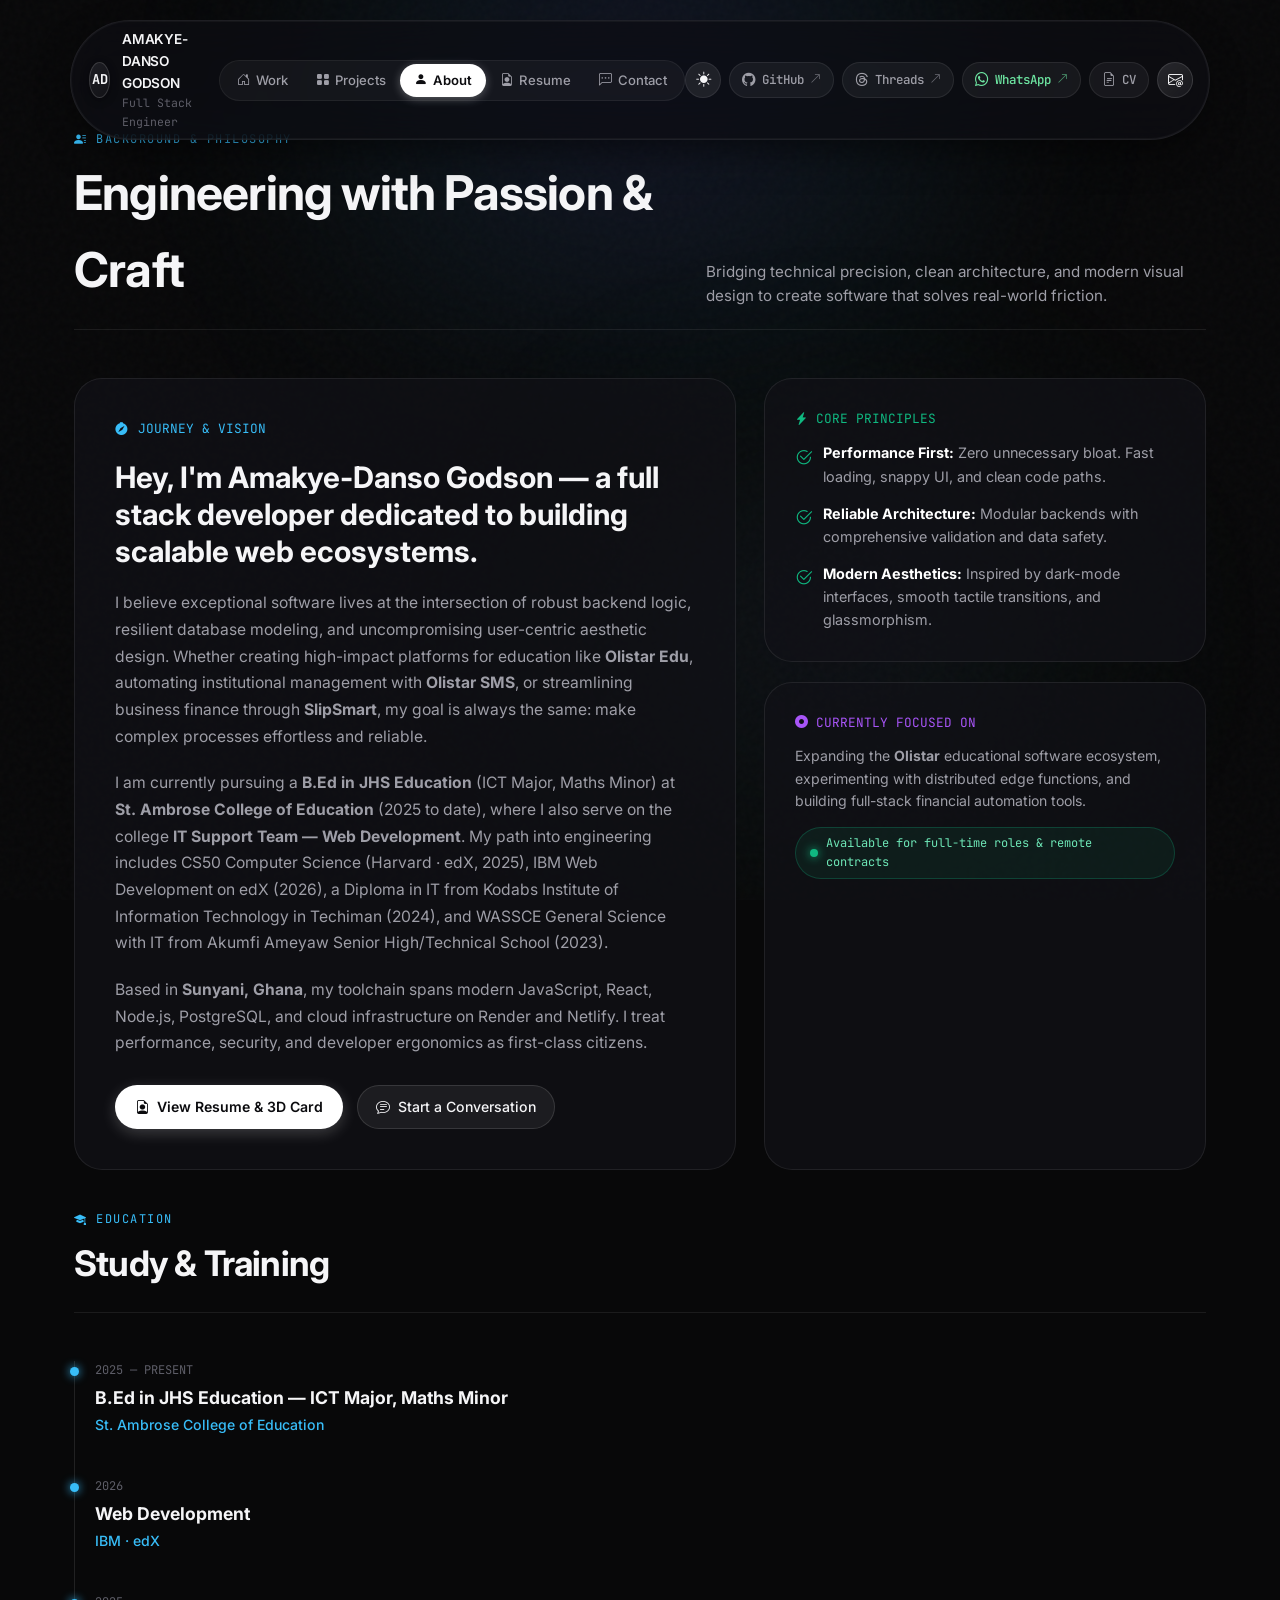
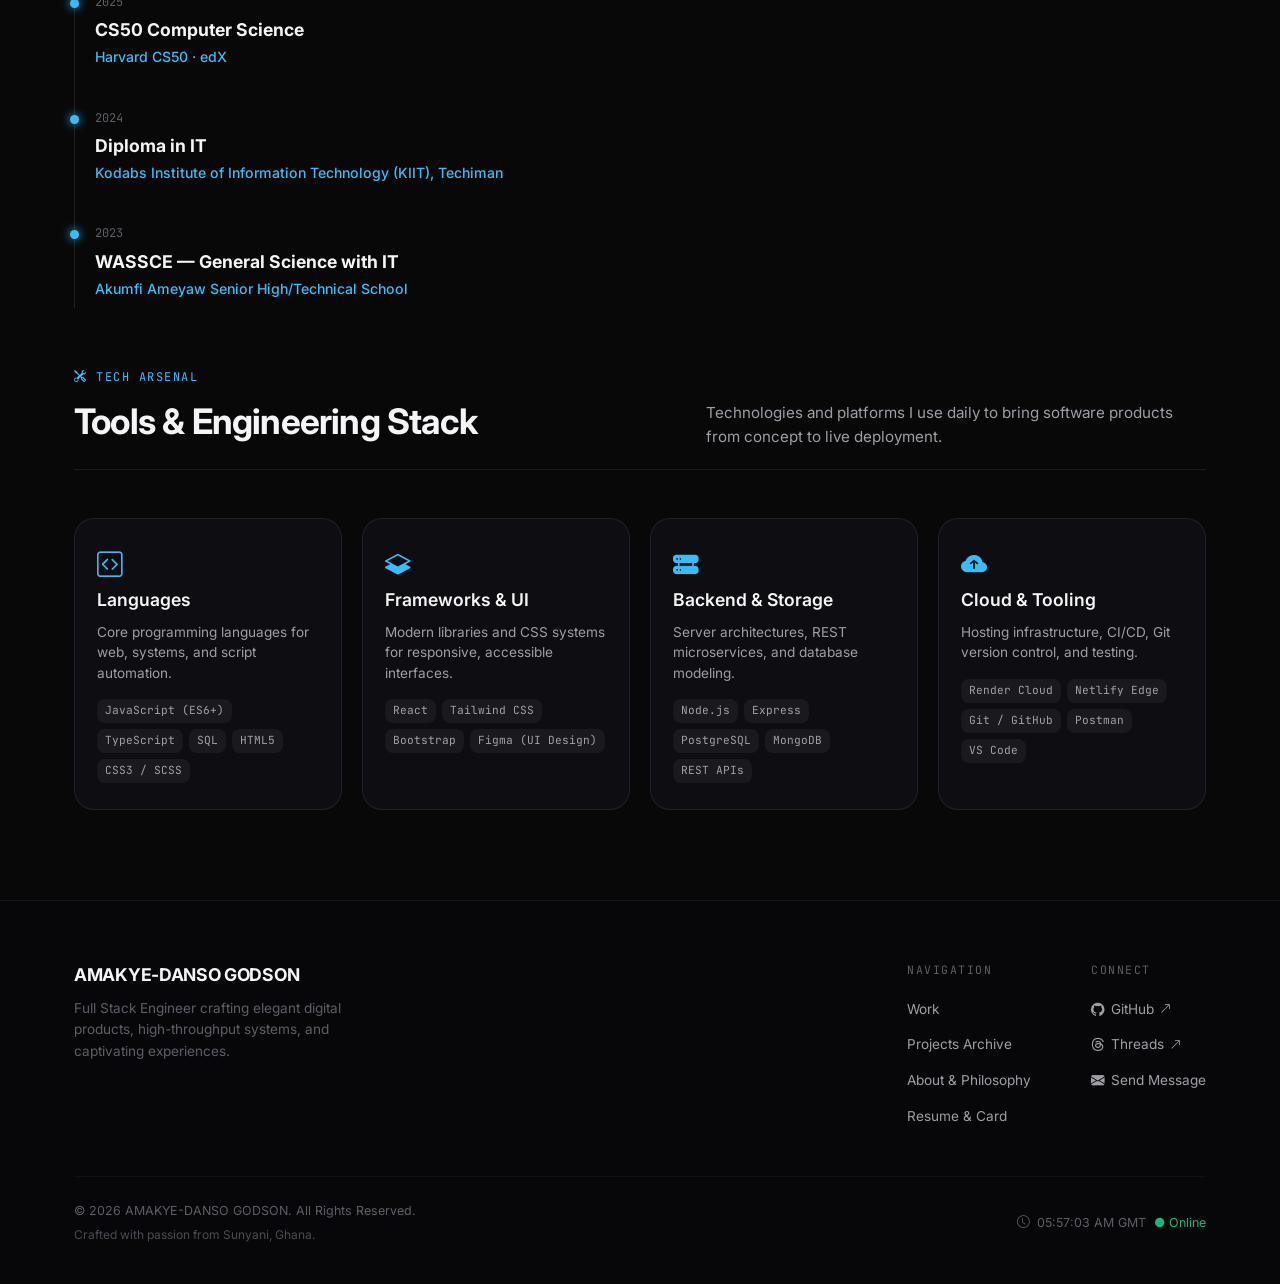
==== commit 5d0530cf: "Add WhatsApp links and card printing" ====
--- a/about.html
+++ b/about.html
@@ -56,6 +56,11 @@
           <a href="https://www.threads.net/@godson.ad" target="_blank" rel="noopener noreferrer" class="nav-chip">
             <i class="bi bi-threads"></i>
             <span>Threads</span>
+            <i class="bi bi-arrow-up-right external-icon"></i>
+          </a>
+          <a href="https://wa.me/233257933174" target="_blank" rel="noopener noreferrer" class="nav-chip whatsapp-chip" title="Chat on WhatsApp">
+            <i class="bi bi-whatsapp"></i>
+            <span>WhatsApp</span>
             <i class="bi bi-arrow-up-right external-icon"></i>
           </a>
           <a href="resume.html" class="nav-chip">
--- a/css/style.css
+++ b/css/style.css
@@ -566,6 +566,15 @@
 .nav-chip:hover .external-icon {
   transform: translate(2px, -2px);
   opacity: 1;
+}
+
+.whatsapp-chip {
+  color: #6ee7a3;
+}
+
+.whatsapp-chip:hover {
+  color: #b7ffd0;
+  border-color: rgba(110, 231, 163, 0.5);
 }
 
 .nav-contact-btn {
@@ -1454,6 +1463,71 @@
   display: block;
 }
 
+@media print {
+  body {
+    background: #ffffff !important;
+    color: #000000 !important;
+  }
+
+  body > *:not(.site-wrapper),
+  .site-wrapper > *:not(main),
+  main > *:not(.container),
+  .container > *:not(.section-business-card) {
+    display: none !important;
+  }
+
+  .site-wrapper,
+  main,
+  .container,
+  .section-business-card {
+    display: block !important;
+    width: 100% !important;
+    max-width: none !important;
+    padding: 0 !important;
+    margin: 0 !important;
+  }
+
+  .section-business-card > div:first-child,
+  .print-card-btn {
+    display: none !important;
+  }
+
+  .card-flip-stage {
+    display: block !important;
+    height: auto !important;
+    max-width: none !important;
+    margin: 0 !important;
+    perspective: none !important;
+    cursor: default !important;
+  }
+
+  .business-card-flipper {
+    display: flex !important;
+    gap: 16px;
+    width: 100% !important;
+    height: auto !important;
+    transform: none !important;
+    box-shadow: none !important;
+  }
+
+  .business-card-flipper .card-face {
+    position: relative !important;
+    inset: auto !important;
+    flex: 1 1 0;
+    width: auto !important;
+    height: 310px !important;
+    transform: none !important;
+    backface-visibility: visible !important;
+    -webkit-backface-visibility: visible !important;
+    print-color-adjust: exact;
+    -webkit-print-color-adjust: exact;
+  }
+
+  .business-card-flipper .card-face-back {
+    display: flex !important;
+  }
+}
+
 .qr-scan-title {
   font-size: 0.95rem;
   font-weight: 700;
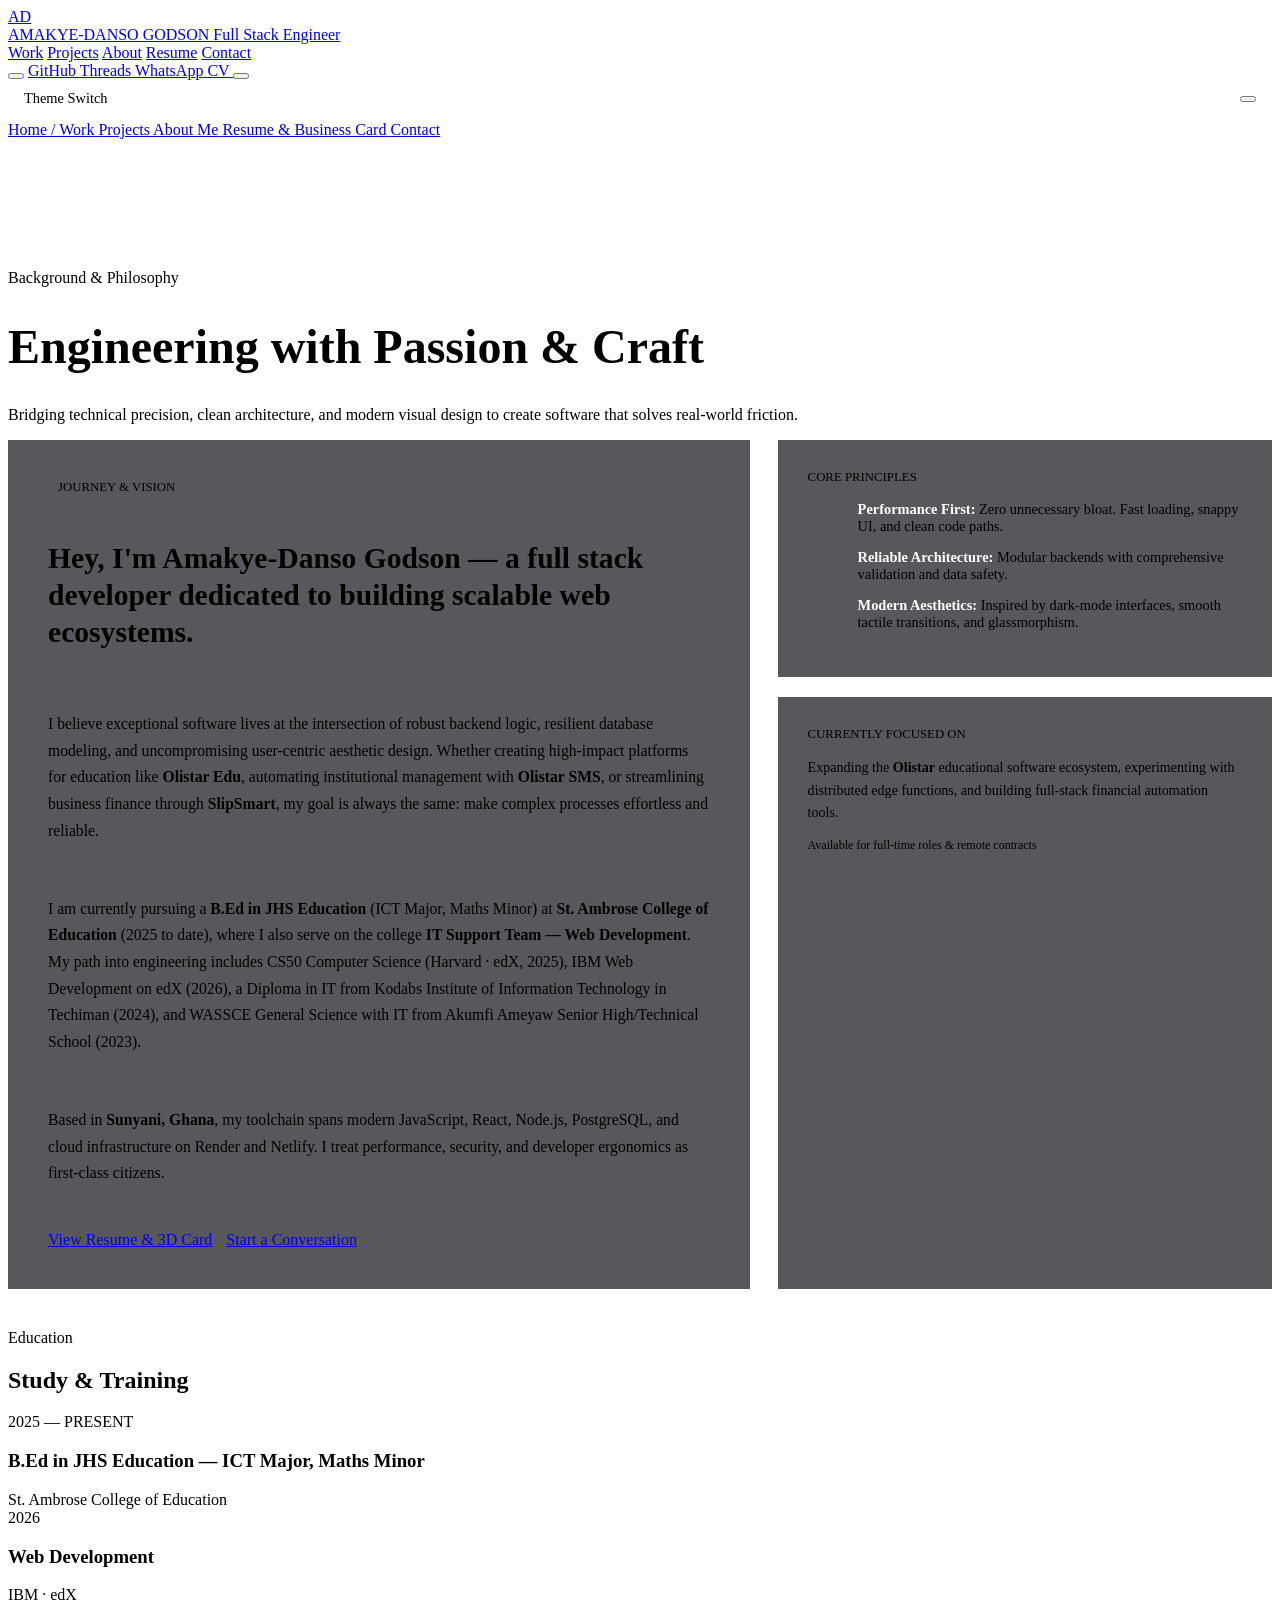
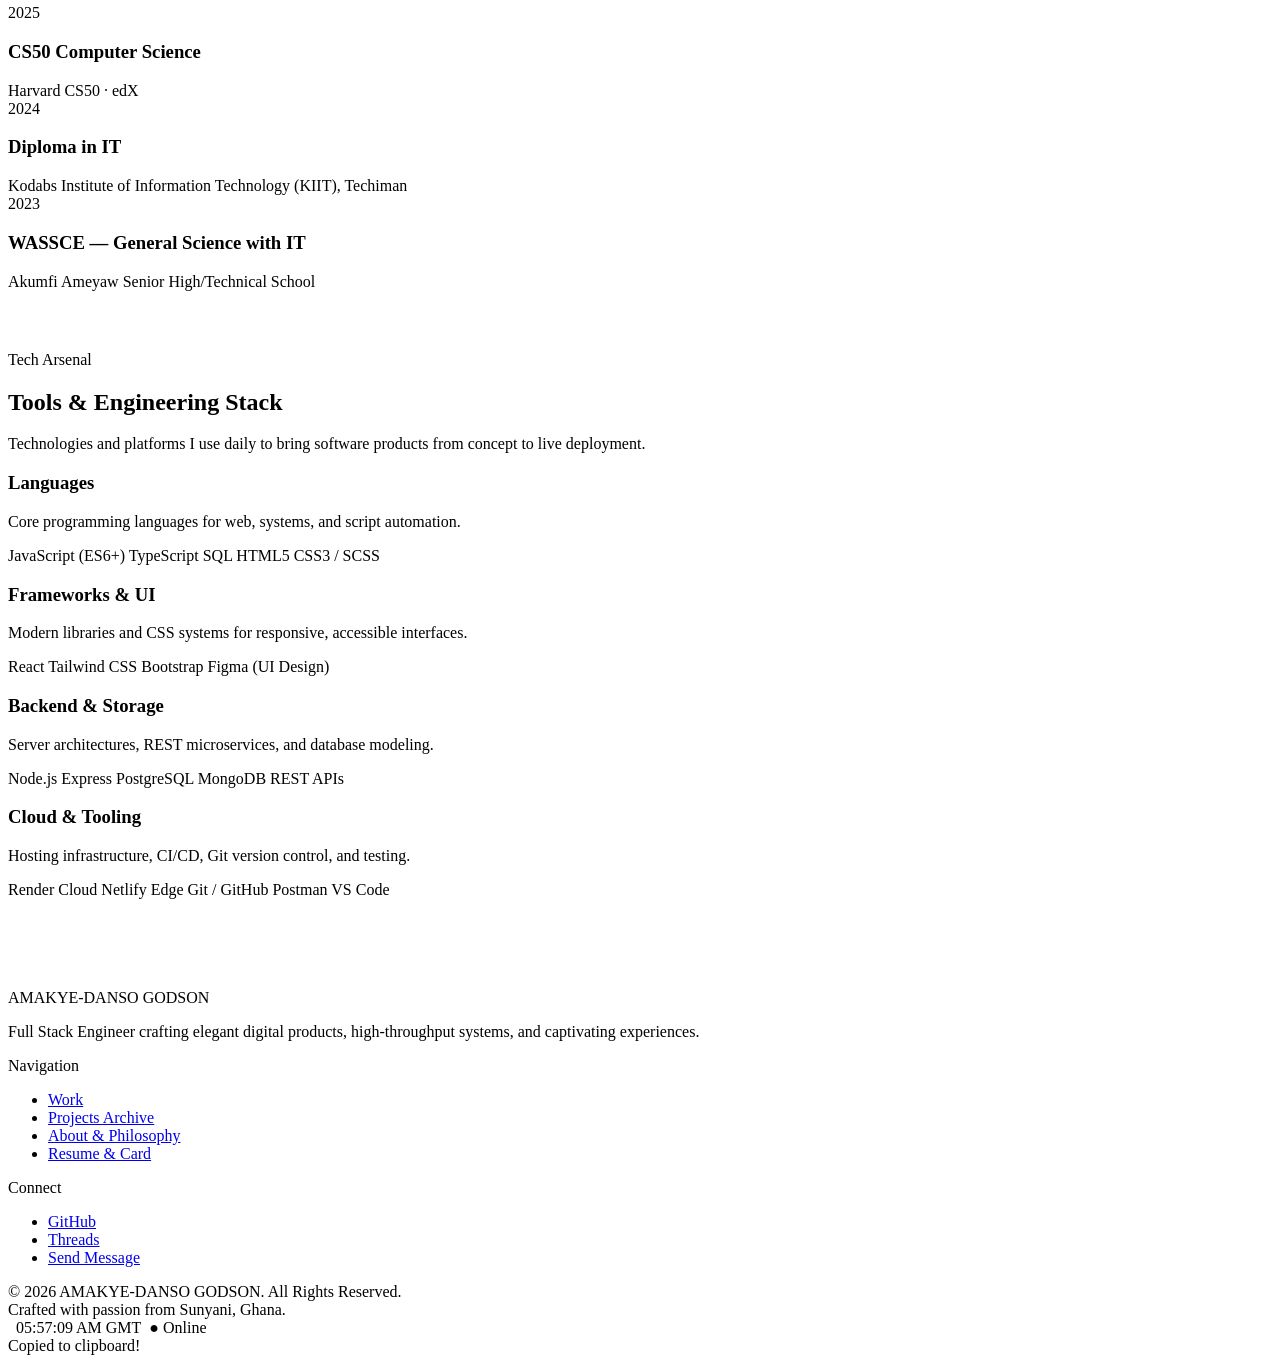
==== commit 4342b6ae: "Clear comments" ====
--- a/about.html
+++ b/about.html
@@ -6,15 +6,15 @@
   <title>About & Info — AMAKYE-DANSO GODSON</title>
   <meta name="description" content="Learn more about Amakye-Danso Godson, Full Stack Engineer & Creative Developer. Engineering philosophy, journey, tech stack, and background.">
 
-  <!-- Bootstrap Icons -->
-  <link rel="stylesheet" href="https://cdn.jsdelivr.net/npm/bootstrap-icons@1.11.3/font/bootstrap-icons.min.css">
-
-  <!-- Main Stylesheet -->
+  
+  <link rel="stylesheet" href="https:
+
+  
   <link rel="stylesheet" href="css/style.css">
 </head>
 <body>
 
-  <!-- Ambient Light Orbs & Analog Grain -->
+  
   <div class="bg-ambient">
     <div class="ambient-gradient-top"></div>
     <div class="ambient-gradient-bottom"></div>
@@ -23,7 +23,7 @@
 
   <div class="site-wrapper">
 
-    <!-- FLOATING ISLAND NAVIGATION -->
+    
     <header class="nav-fixed-container">
       <nav class="nav-bar">
         <a href="index.html" class="nav-left">
@@ -48,17 +48,17 @@
           <button type="button" class="theme-toggle-btn" id="themeToggleBtn" title="Toggle Light/Dark Theme" aria-label="Toggle Light/Dark Theme">
             <i class="bi bi-sun-fill"></i>
           </button>
-          <a href="https://github.com/mizzlebankai" target="_blank" rel="noopener noreferrer" class="nav-chip">
+          <a href="https:
             <i class="bi bi-github"></i>
             <span>GitHub</span>
             <i class="bi bi-arrow-up-right external-icon"></i>
           </a>
-          <a href="https://www.threads.net/@godson.ad" target="_blank" rel="noopener noreferrer" class="nav-chip">
+          <a href="https:
             <i class="bi bi-threads"></i>
             <span>Threads</span>
             <i class="bi bi-arrow-up-right external-icon"></i>
           </a>
-          <a href="https://wa.me/233257933174" target="_blank" rel="noopener noreferrer" class="nav-chip whatsapp-chip" title="Chat on WhatsApp">
+          <a href="https:
             <i class="bi bi-whatsapp"></i>
             <span>WhatsApp</span>
             <i class="bi bi-arrow-up-right external-icon"></i>
@@ -77,7 +77,7 @@
       </nav>
     </header>
 
-    <!-- MOBILE NAV DRAWER -->
+    
     <div class="mobile-nav-drawer" id="mobileNavDrawer">
       <div style="display: flex; align-items: center; justify-content: space-between; padding: 10px 16px; background: rgba(255, 255, 255, 0.04); border-radius: var(--radius-md); margin-bottom: 4px;">
         <span style="font-size: 0.9rem; font-weight: 500; color: var(--text-secondary);"><i class="bi bi-circle-half me-2"></i> Theme Switch</span>
@@ -107,11 +107,11 @@
       </a>
     </div>
 
-    <!-- MAIN CONTENT -->
+    
     <main style="padding-top: 130px; padding-bottom: 90px;">
       <div class="container">
 
-        <!-- Header -->
+        
         <div class="section-header">
           <div class="section-title-wrap">
             <span class="section-overline"><i class="bi bi-person-lines-fill me-1"></i> Background & Philosophy</span>
@@ -122,10 +122,10 @@
           </p>
         </div>
 
-        <!-- ABOUT BENTO GRID -->
+        
         <div class="reveal-on-scroll" style="display: grid; grid-template-columns: 1.2fr 0.8fr; gap: 28px; margin-bottom: 40px;">
 
-          <!-- Narrative Bento Box -->
+          
           <div style="padding: 40px; border-radius: var(--radius-xl); background: rgba(18, 18, 24, 0.7); border: 1px solid var(--border-subtle); backdrop-filter: blur(16px); display: flex; flex-direction: column; gap: 20px;">
             <div style="display: flex; align-items: center; gap: 10px; color: var(--accent-blue); font-family: var(--font-mono); font-size: 0.8rem; text-transform: uppercase;">
               <i class="bi bi-compass-fill"></i> Journey & Vision
@@ -157,10 +157,10 @@
             </div>
           </div>
 
-          <!-- Quick Stats / Core Values Box -->
+          
           <div style="display: flex; flex-direction: column; gap: 20px;">
 
-            <!-- Core Principles Card -->
+            
             <div style="padding: 30px; border-radius: var(--radius-xl); background: rgba(18, 18, 24, 0.7); border: 1px solid var(--border-subtle); backdrop-filter: blur(16px);">
               <div style="color: var(--accent-emerald); font-family: var(--font-mono); font-size: 0.8rem; text-transform: uppercase; margin-bottom: 12px;">
                 <i class="bi bi-lightning-charge-fill me-1"></i> Core Principles
@@ -181,7 +181,7 @@
               </ul>
             </div>
 
-            <!-- Current Focus Card -->
+            
             <div style="padding: 30px; border-radius: var(--radius-xl); background: rgba(18, 18, 24, 0.7); border: 1px solid var(--border-subtle); backdrop-filter: blur(16px); flex-grow: 1;">
               <div style="color: var(--accent-purple); font-family: var(--font-mono); font-size: 0.8rem; text-transform: uppercase; margin-bottom: 12px;">
                 <i class="bi bi-record-circle-fill me-1"></i> Currently Focused On
@@ -198,7 +198,7 @@
           </div>
         </div>
 
-        <!-- EDUCATION -->
+        
         <div style="margin-top: 20px; margin-bottom: 20px;">
           <div class="section-header">
             <div class="section-title-wrap">
@@ -240,7 +240,7 @@
           </div>
         </div>
 
-        <!-- TECH ARSENAL SECTION -->
+        
         <div style="margin-top: 60px;">
           <div class="section-header">
             <div class="section-title-wrap">
@@ -307,7 +307,7 @@
       </div>
     </main>
 
-    <!-- FOOTER -->
+    
     <footer class="site-footer">
       <div class="container">
         <div class="footer-top">
@@ -333,12 +333,12 @@
               <div class="footer-col-title">Connect</div>
               <ul class="footer-nav-list">
                 <li>
-                  <a href="https://github.com/mizzlebankai" target="_blank" rel="noopener noreferrer" class="footer-nav-link">
+                  <a href="https:
                     <i class="bi bi-github"></i> GitHub <i class="bi bi-arrow-up-right" style="font-size: 0.7rem;"></i>
                   </a>
                 </li>
                 <li>
-                  <a href="https://www.threads.net/@godson.ad" target="_blank" rel="noopener noreferrer" class="footer-nav-link">
+                  <a href="https:
                     <i class="bi bi-threads"></i> Threads <i class="bi bi-arrow-up-right" style="font-size: 0.7rem;"></i>
                   </a>
                 </li>
@@ -366,12 +366,12 @@
       </div>
     </footer>
 
-    <!-- Toast Notification -->
+    
     <div class="toast-notice" id="toastNotice">Copied to clipboard!</div>
 
   </div>
 
-  <!-- Scripts -->
+  
   <script src="js/main.js"></script>
 </body>
 </html>
--- a/css/style.css
+++ b/css/style.css
@@ -1,48 +1,45 @@
-/* ==========================================================================
-   AMAKYE-DANSO GODSON — PORTFOLIO DESIGN SYSTEM
-   Inspired by Perry Wang 2023 (perryw-2023.webflow.io)
-   ========================================================================== */
-
-@import url('https://fonts.googleapis.com/css2?family=Inter:wght@300;400;500;600;700;800&family=Playfair+Display:ital,wght@0,600;1,400;1,600&family=JetBrains+Mono:wght@400;500;600&display=swap');
+
+
+@import url('https:
 
 :root {
-  /* Color Palette */
+  
   --bg-black: #080809;
   --bg-deep: #0e0e12;
   --bg-surface: #141418;
   --bg-card: rgba(20, 20, 26, 0.65);
   --bg-card-hover: rgba(26, 26, 34, 0.85);
 
-  /* Border & Specular Light Effects */
+  
   --border-subtle: rgba(255, 255, 255, 0.08);
   --border-highlight: rgba(255, 255, 255, 0.22);
   --glare-gradient: linear-gradient(90deg, transparent, rgba(255, 255, 255, 0.35), transparent);
   --specular-card-border: linear-gradient(135deg, rgba(255, 255, 255, 0.22) 0%, rgba(255, 255, 255, 0.03) 50%, rgba(255, 255, 255, 0.12) 100%);
 
-  /* Typography Colors */
+  
   --text-primary: #f5f5f7;
   --text-secondary: #9e9ea7;
   --text-muted: #5e5e68;
   --text-accent: #ffffff;
 
-  /* Accent Colors */
+  
   --accent-blue: #38bdf8;
   --accent-indigo: #6366f1;
   --accent-purple: #a855f7;
   --accent-emerald: #10b981;
   --accent-amber: #f59e0b;
 
-  /* Project Glow Colors */
+  
   --glow-olistar-edu: rgba(56, 189, 248, 0.18);
   --glow-olistar-sms: rgba(129, 140, 248, 0.20);
   --glow-slipsmart: rgba(16, 185, 129, 0.18);
 
-  /* Fonts */
+  
   --font-sans: 'Inter', -apple-system, BlinkMacSystemFont, 'Segoe UI', Roboto, sans-serif;
   --font-serif: 'Playfair Display', Georgia, serif;
   --font-mono: 'JetBrains Mono', monospace;
 
-  /* Transitions & Radii */
+  
   --radius-sm: 8px;
   --radius-md: 14px;
   --radius-lg: 20px;
@@ -52,9 +49,7 @@
   --transition-fast: all 0.15s ease;
 }
 
-/* --------------------------------------------------------------------------
-   LIGHT THEME OVERRIDES
-   -------------------------------------------------------------------------- */
+
 [data-theme="light"] {
   --bg-black: #f8f9fa;
   --bg-deep: #f1f2f6;
@@ -228,9 +223,7 @@
   color: #121316;
 }
 
-/* --------------------------------------------------------------------------
-   THEME TOGGLE BUTTON
-   -------------------------------------------------------------------------- */
+
 .theme-toggle-btn {
   display: flex;
   align-items: center;
@@ -263,9 +256,7 @@
   border-color: rgba(0, 0, 0, 0.2);
 }
 
-/* --------------------------------------------------------------------------
-   SCROLL REVEAL ANIMATIONS (SMOOTH PERRY WANG FEEL)
-   -------------------------------------------------------------------------- */
+
 .reveal-on-scroll {
   opacity: 0;
   transform: translateY(32px);
@@ -283,9 +274,7 @@
 .reveal-delay-3 { transition-delay: 0.3s; }
 .reveal-delay-4 { transition-delay: 0.4s; }
 
-/* --------------------------------------------------------------------------
-   RESET & BASE STYLES
-   -------------------------------------------------------------------------- */
+
 *, *::before, *::after {
   box-sizing: border-box;
   margin: 0;
@@ -310,7 +299,7 @@
   line-height: 1.6;
 }
 
-/* Custom scrollbar */
+
 ::-webkit-scrollbar {
   width: 6px;
   height: 6px;
@@ -345,7 +334,7 @@
   cursor: pointer;
 }
 
-/* Ambient Background Light & Noise Overlay */
+
 .bg-ambient {
   position: fixed;
   inset: 0;
@@ -383,10 +372,10 @@
   opacity: 0.025;
   pointer-events: none;
   z-index: 1;
-  background-image: url("data:image/svg+xml,%3Csvg viewBox='0 0 200 200' xmlns='http://www.w3.org/2000/svg'%3E%3Cfilter id='noiseFilter'%3E%3CfeTurbulence type='fractalNoise' baseFrequency='0.8' numOctaves='3' stitchTiles='stitch'/%3E%3C/filter%3E%3Crect width='100%25' height='100%25' filter='url(%23noiseFilter)'/%3E%3C/svg%3E");
-}
-
-/* Page wrapper */
+  background-image: url("data:image/svg+xml,%3Csvg viewBox='0 0 200 200' xmlns='http:
+}
+
+
 .site-wrapper {
   position: relative;
   z-index: 2;
@@ -402,9 +391,7 @@
   padding: 0 24px;
 }
 
-/* --------------------------------------------------------------------------
-   FLOATING ISLAND NAVIGATION
-   -------------------------------------------------------------------------- */
+
 .nav-fixed-container {
   position: fixed;
   top: 20px;
@@ -439,6 +426,8 @@
   align-items: center;
   gap: 12px;
   padding-left: 6px;
+  flex: 0 0 auto;
+  min-width: 188px;
 }
 
 .nav-logo-badge {
@@ -467,6 +456,7 @@
 .nav-author-info {
   display: flex;
   flex-direction: column;
+  min-width: 0;
 }
 
 .nav-author-name {
@@ -474,6 +464,7 @@
   font-weight: 600;
   letter-spacing: -0.2px;
   color: var(--text-primary);
+  white-space: nowrap;
 }
 
 .nav-author-title {
@@ -482,10 +473,11 @@
   color: var(--text-muted);
 }
 
-/* Nav center pill */
+
 .nav-center {
   display: flex;
   align-items: center;
+  min-width: 0;
 }
 
 .nav-pill-wrapper {
@@ -523,12 +515,13 @@
   box-shadow: 0 2px 10px rgba(255, 255, 255, 0.3);
 }
 
-/* Nav right chips */
+
 .nav-right {
   display: flex;
   align-items: center;
   gap: 8px;
   padding-right: 4px;
+  flex: 0 0 auto;
 }
 
 .nav-chip {
@@ -597,7 +590,7 @@
   transform: scale(1.08);
 }
 
-/* Mobile Nav Toggle */
+
 .mobile-nav-toggle {
   display: none;
   align-items: center;
@@ -611,7 +604,7 @@
   font-size: 1.1rem;
 }
 
-/* Mobile Navigation Dropdown */
+
 .mobile-nav-drawer {
   position: fixed;
   top: 76px;
@@ -658,9 +651,7 @@
   font-weight: 600;
 }
 
-/* --------------------------------------------------------------------------
-   HERO SECTION (THE PERRY WANG OS WINDOW)
-   -------------------------------------------------------------------------- */
+
 .section-hero {
   padding-top: 140px;
   padding-bottom: 70px;
@@ -670,7 +661,7 @@
   position: relative;
 }
 
-/* Status / Availability pill */
+
 .hero-badge-container {
   margin-bottom: 24px;
   display: inline-flex;
@@ -703,7 +694,7 @@
   50% { opacity: 0.5; transform: scale(0.85); }
 }
 
-/* Window Outer Bevel & Glare */
+
 .window-outer-shell {
   width: 100%;
   max-width: 980px;
@@ -715,7 +706,7 @@
   overflow: hidden;
 }
 
-/* Top Specular Glare Line */
+
 .glare-edge-top {
   position: absolute;
   top: 0;
@@ -727,7 +718,7 @@
   pointer-events: none;
 }
 
-/* Window Main Body */
+
 .window-body {
   position: relative;
   background: linear-gradient(180deg, rgba(22, 22, 28, 0.94) 0%, rgba(13, 13, 16, 0.97) 100%);
@@ -736,7 +727,7 @@
   backdrop-filter: blur(20px);
 }
 
-/* Diagonal Sheen Animation */
+
 .window-sheen {
   position: absolute;
   top: -100%;
@@ -754,7 +745,7 @@
   25%, 100% { transform: translateY(40%) rotate(15deg); }
 }
 
-/* Window Bar (Traffic lights & Title) */
+
 .window-titlebar {
   display: flex;
   align-items: center;
@@ -798,7 +789,7 @@
   font-size: 0.85rem;
 }
 
-/* Window Content */
+
 .window-content {
   padding: 48px 44px;
 }
@@ -876,7 +867,7 @@
   color: var(--accent-blue);
 }
 
-/* Scroll down prompt */
+
 .scroll-indicator-wrap {
   margin-top: 40px;
   display: flex;
@@ -905,9 +896,7 @@
   60% { transform: translateY(3px); }
 }
 
-/* --------------------------------------------------------------------------
-   FEATURED PROJECTS SECTION (BENTO GLOW CARDS)
-   -------------------------------------------------------------------------- */
+
 .section-projects {
   padding: 80px 0 100px;
   position: relative;
@@ -949,7 +938,7 @@
   max-width: 500px;
 }
 
-/* Project Cards Stack */
+
 .projects-grid {
   display: flex;
   flex-direction: column;
@@ -970,7 +959,7 @@
   box-shadow: 0 24px 60px -10px rgba(0, 0, 0, 0.85);
 }
 
-/* Ambient color bloom backdrop per project */
+
 .card-ambient-bloom {
   position: absolute;
   inset: 0;
@@ -1003,7 +992,7 @@
   overflow: hidden;
 }
 
-/* Project Info Left */
+
 .project-content {
   display: flex;
   flex-direction: column;
@@ -1133,7 +1122,7 @@
   transform: translateY(-2px);
 }
 
-/* Project Visual Showcase Right */
+
 .project-preview-mockup {
   position: relative;
   border-radius: var(--radius-lg);
@@ -1184,7 +1173,7 @@
   overflow: hidden;
 }
 
-/* Stylized Visual Representation inside Mockup */
+
 .mockup-inner-hero {
   text-align: center;
   padding: 24px;
@@ -1221,9 +1210,7 @@
   color: var(--text-muted);
 }
 
-/* --------------------------------------------------------------------------
-   TECH STACK & CORE COMPETENCIES (MINI BENTO)
-   -------------------------------------------------------------------------- */
+
 .section-stack {
   padding: 60px 0 100px;
 }
@@ -1284,9 +1271,7 @@
   color: #a1a1aa;
 }
 
-/* --------------------------------------------------------------------------
-   3D FLIP BUSINESS CARD (FOR RESUME PAGE)
-   -------------------------------------------------------------------------- */
+
 .section-business-card {
   padding: 60px 0 90px;
   display: flex;
@@ -1332,7 +1317,7 @@
   overflow: hidden;
 }
 
-/* FRONT FACE: Luxury Metallic Dark Theme */
+
 .card-face-front {
   background: radial-gradient(circle at 20% 20%, #20202a 0%, #0d0d12 75%);
   border: 1px solid rgba(255, 255, 255, 0.2);
@@ -1429,7 +1414,7 @@
   50% { opacity: 1; transform: scale(1.04); }
 }
 
-/* BACK FACE: High Contrast QR Code scan to Portfolio */
+
 .card-face-back {
   background: #09090c;
   border: 1px solid rgba(255, 255, 255, 0.25);
@@ -1551,9 +1536,7 @@
   border-radius: var(--radius-pill);
 }
 
-/* --------------------------------------------------------------------------
-   RESUME TIMELINE & DOWNLOAD ACTIONS
-   -------------------------------------------------------------------------- */
+
 .resume-action-bar {
   display: flex;
   align-items: center;
@@ -1635,9 +1618,7 @@
   line-height: 1.5;
 }
 
-/* --------------------------------------------------------------------------
-   CONTACT PAGE & MODAL
-   -------------------------------------------------------------------------- */
+
 .contact-container-box {
   max-width: 780px;
   margin: 0 auto;
@@ -1729,9 +1710,7 @@
   background: rgba(255, 255, 255, 0.2);
 }
 
-/* --------------------------------------------------------------------------
-   FOOTER (PERRY WANG CRAFT STYLE)
-   -------------------------------------------------------------------------- */
+
 .site-footer {
   margin-top: auto;
   border-top: 1px solid rgba(255, 255, 255, 0.06);
@@ -1823,7 +1802,7 @@
   color: #4b4b54;
 }
 
-/* Toast notification for clipboard */
+
 .toast-notice {
   position: fixed;
   bottom: 24px;
@@ -1848,9 +1827,53 @@
   opacity: 1;
 }
 
-/* --------------------------------------------------------------------------
-   RESPONSIVE QUERIES
-   -------------------------------------------------------------------------- */
+
+@media (min-width: 993px) and (max-width: 1200px) {
+  .nav-bar {
+    padding: 7px 9px;
+  }
+
+  .nav-left {
+    min-width: 170px;
+    gap: 8px;
+  }
+
+  .nav-logo-badge {
+    width: 32px;
+    height: 32px;
+    font-size: 0.75rem;
+  }
+
+  .nav-author-name {
+    font-size: 0.74rem;
+  }
+
+  .nav-author-title {
+    font-size: 0.64rem;
+  }
+
+  .nav-link {
+    padding: 5px 8px;
+    font-size: 0.74rem;
+    gap: 4px;
+  }
+
+  .nav-right,
+  .nav-pill-wrapper {
+    gap: 5px;
+  }
+
+  .nav-chip {
+    gap: 4px;
+    padding: 5px 8px;
+    font-size: 0.68rem;
+  }
+
+  .nav-chip i {
+    font-size: 0.75rem;
+  }
+}
+
 @media (max-width: 992px) {
   .nav-bar {
     padding: 8px 12px;
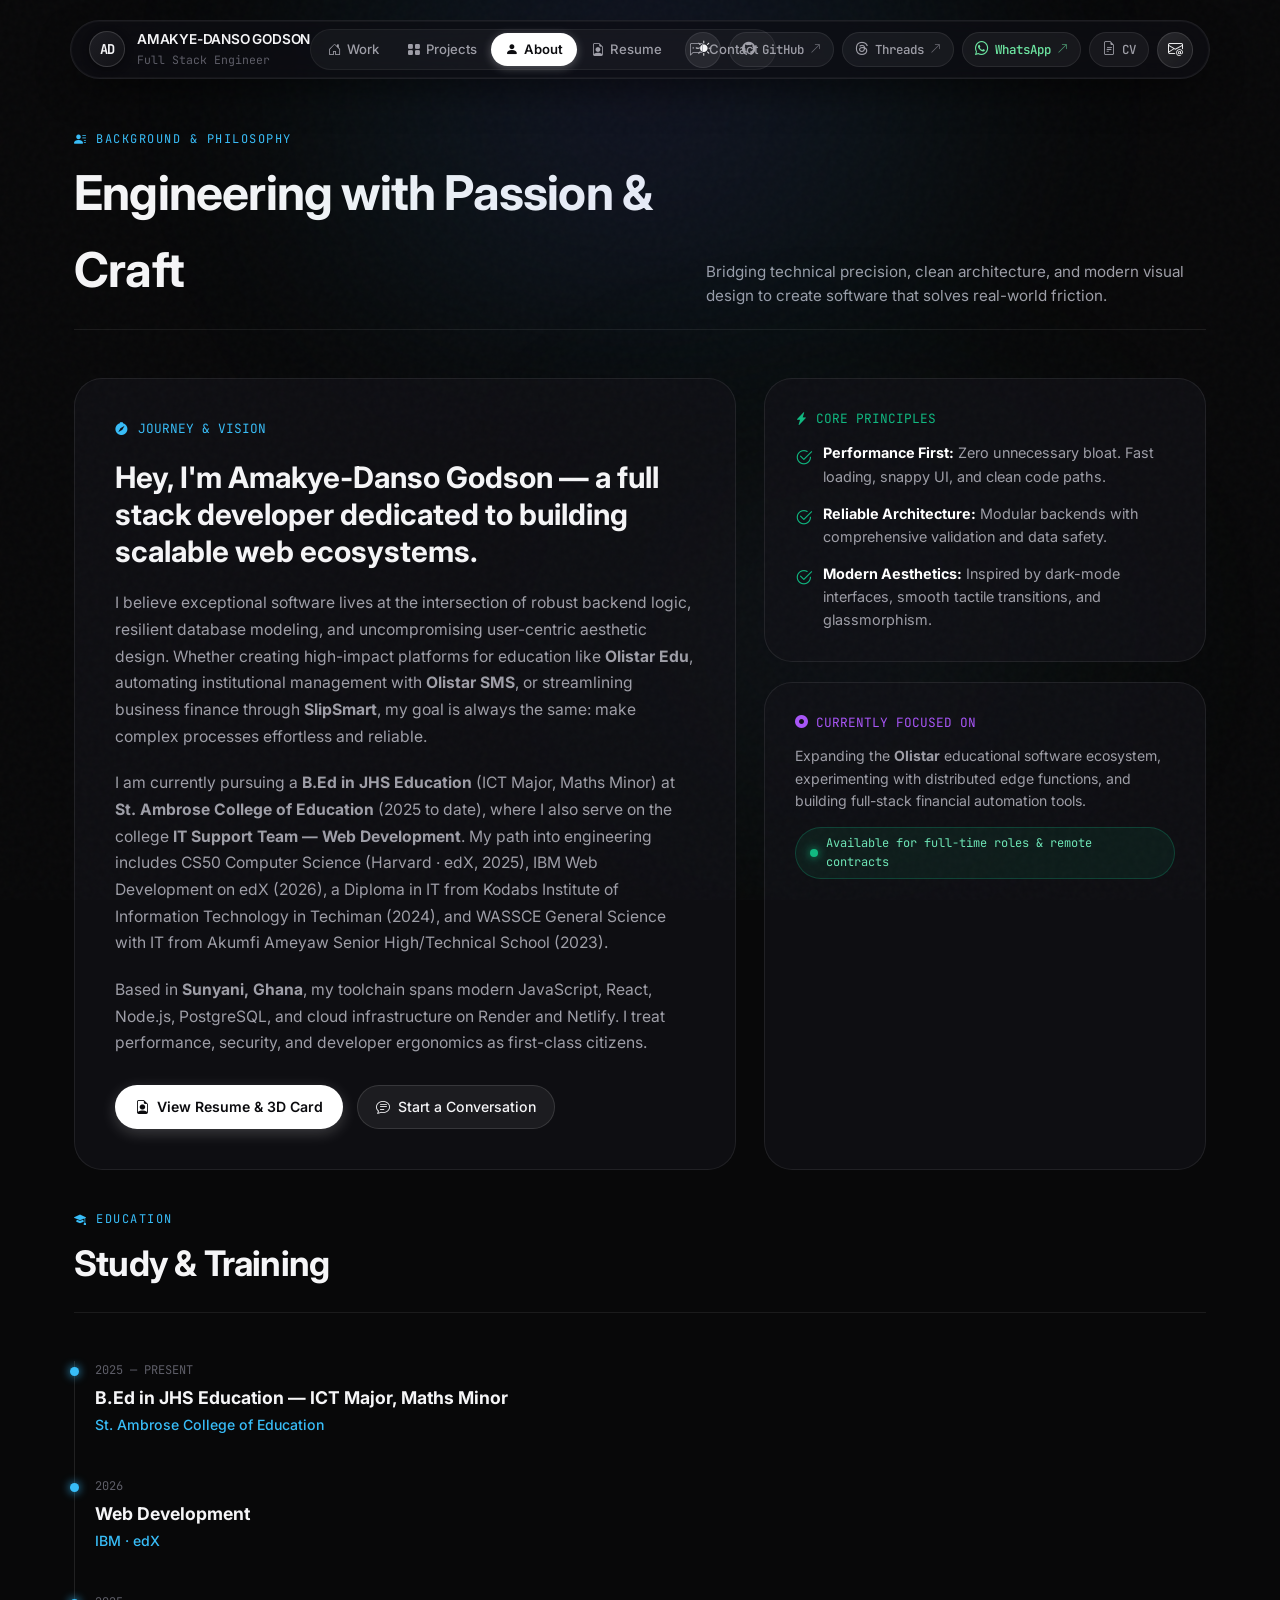
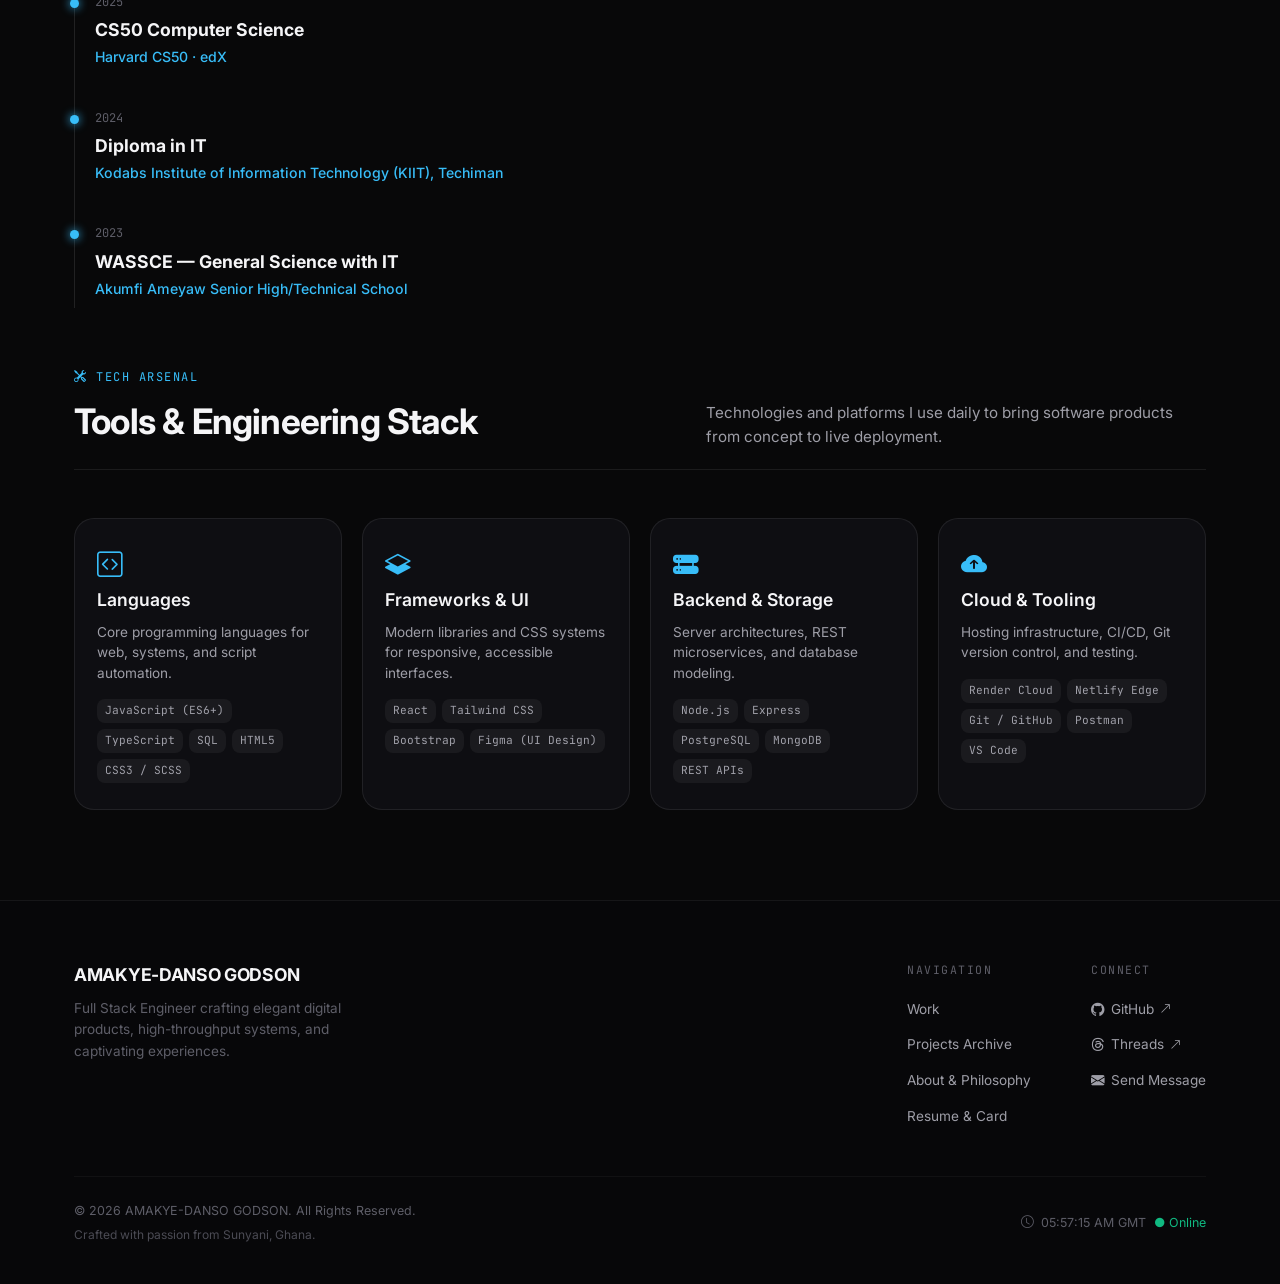
==== commit 6418046e: "fixing some bugs" ====
--- a/about.html
+++ b/about.html
@@ -7,7 +7,7 @@
   <meta name="description" content="Learn more about Amakye-Danso Godson, Full Stack Engineer & Creative Developer. Engineering philosophy, journey, tech stack, and background.">
 
   
-  <link rel="stylesheet" href="https:
+  <link rel="stylesheet" href="https://cdn.jsdelivr.net/npm/bootstrap-icons@1.11.3/font/bootstrap-icons.min.css">
 
   
   <link rel="stylesheet" href="css/style.css">
@@ -48,17 +48,17 @@
           <button type="button" class="theme-toggle-btn" id="themeToggleBtn" title="Toggle Light/Dark Theme" aria-label="Toggle Light/Dark Theme">
             <i class="bi bi-sun-fill"></i>
           </button>
-          <a href="https:
+          <a href="https://github.com/mizzlebankai" target="_blank" rel="noopener noreferrer" class="nav-chip">
             <i class="bi bi-github"></i>
             <span>GitHub</span>
             <i class="bi bi-arrow-up-right external-icon"></i>
           </a>
-          <a href="https:
+          <a href="https://www.threads.net/@godson.ad" target="_blank" rel="noopener noreferrer" class="nav-chip">
             <i class="bi bi-threads"></i>
             <span>Threads</span>
             <i class="bi bi-arrow-up-right external-icon"></i>
           </a>
-          <a href="https:
+          <a href="https://wa.me/233257933174" target="_blank" rel="noopener noreferrer" class="nav-chip whatsapp-chip" title="Chat on WhatsApp">
             <i class="bi bi-whatsapp"></i>
             <span>WhatsApp</span>
             <i class="bi bi-arrow-up-right external-icon"></i>
@@ -333,12 +333,12 @@
               <div class="footer-col-title">Connect</div>
               <ul class="footer-nav-list">
                 <li>
-                  <a href="https:
+                  <a href="https://github.com/mizzlebankai" target="_blank" rel="noopener noreferrer" class="footer-nav-link">
                     <i class="bi bi-github"></i> GitHub <i class="bi bi-arrow-up-right" style="font-size: 0.7rem;"></i>
                   </a>
                 </li>
                 <li>
-                  <a href="https:
+                  <a href="https://www.threads.net/@godson.ad" target="_blank" rel="noopener noreferrer" class="footer-nav-link">
                     <i class="bi bi-threads"></i> Threads <i class="bi bi-arrow-up-right" style="font-size: 0.7rem;"></i>
                   </a>
                 </li>
--- a/css/style.css
+++ b/css/style.css
@@ -1,6 +1,6 @@
 
 
-@import url('https:
+@import url('https://fonts.googleapis.com/css2?family=Inter:wght@300;400;500;600;700;800&family=Playfair+Display:ital,wght@0,600;1,400;1,600&family=JetBrains+Mono:wght@400;500;600&display=swap');
 
 :root {
   
@@ -372,7 +372,8 @@
   opacity: 0.025;
   pointer-events: none;
   z-index: 1;
-  background-image: url("data:image/svg+xml,%3Csvg viewBox='0 0 200 200' xmlns='http:
+  background-image: url("data:image/svg+xml,%3Csvg viewBox='0 0 200 200' xmlns='http://www.w3.org/2000/svg'%3E%3Cfilter id='noiseFilter'%3E%3CfeTurbulence type='fractalNoise' baseFrequency='0.8' numOctaves='3' stitchTiles='stitch'/%3E%3C/filter%3E%3Crect width='100%25' height='100%25' filter='url(%23noiseFilter)'/%3E%3C/svg%3E");
+}
 }
 
 
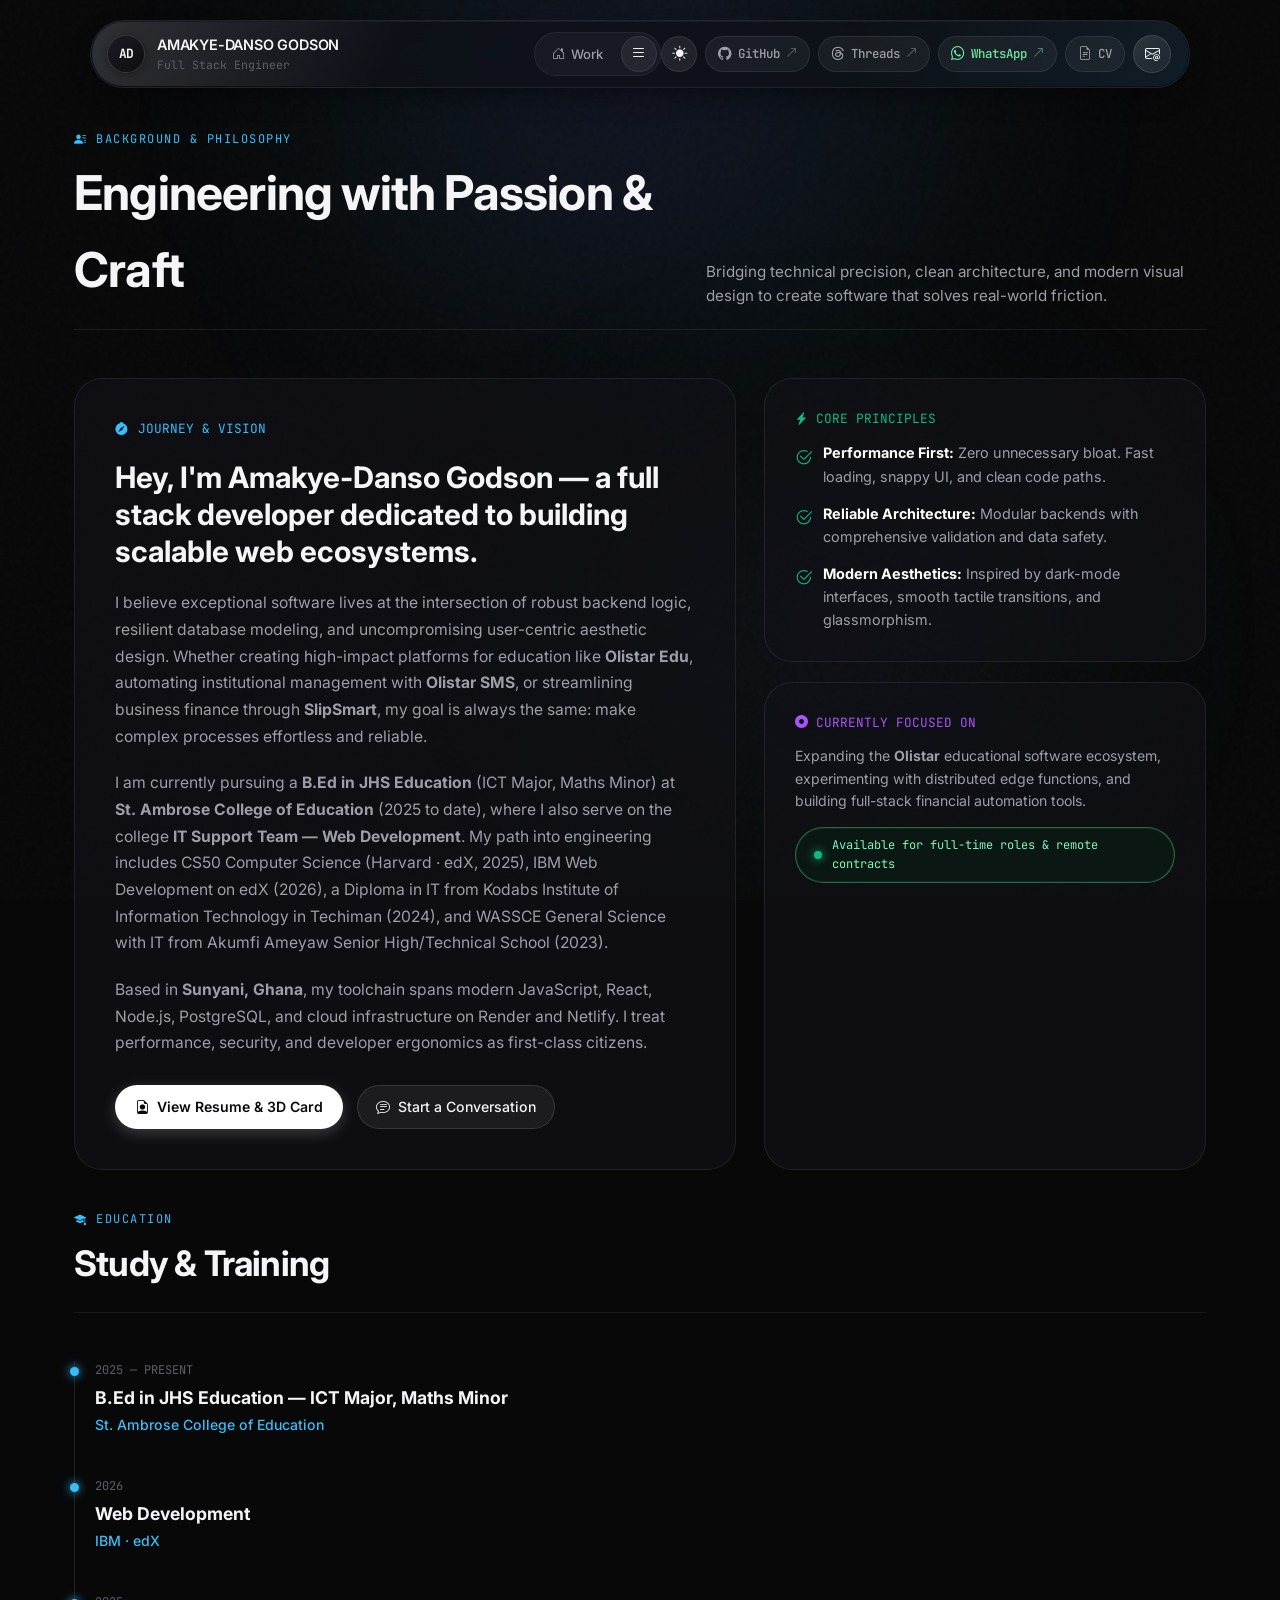
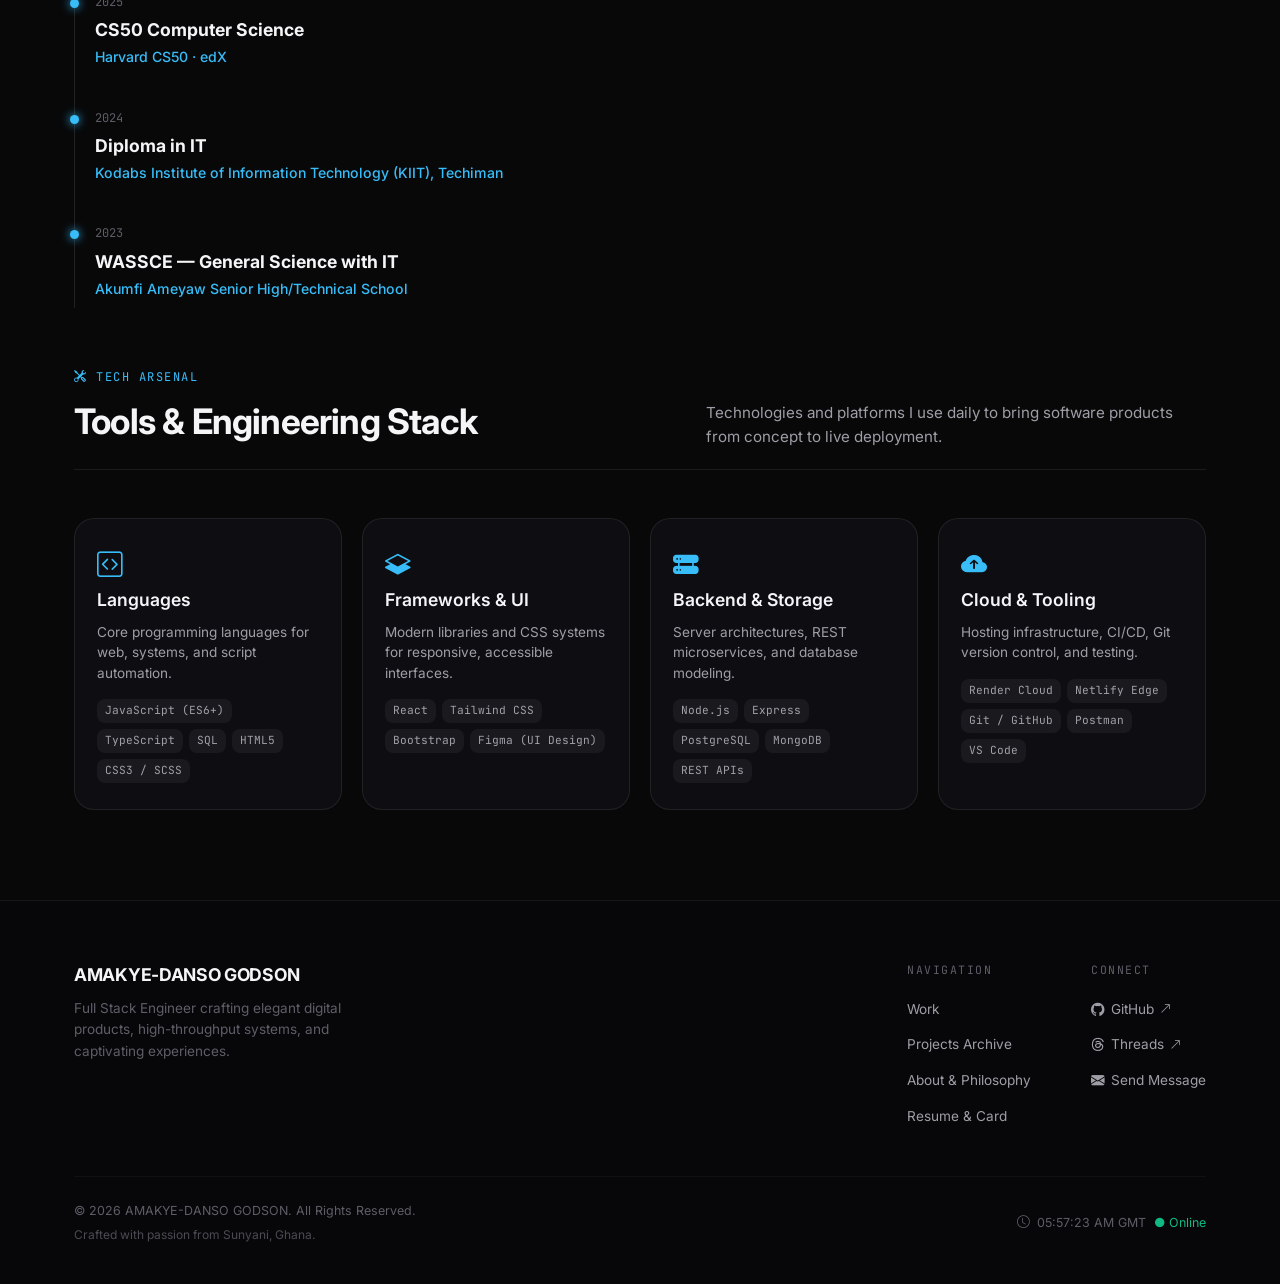
==== commit 2b9a9d7a: "fucking tweaks" ====
--- a/about.html
+++ b/about.html
@@ -37,10 +37,15 @@
         <div class="nav-center">
           <div class="nav-pill-wrapper">
             <a href="index.html" class="nav-link"><i class="bi bi-house-door"></i> Work</a>
-            <a href="projects.html" class="nav-link"><i class="bi bi-grid-fill"></i> Projects</a>
-            <a href="about.html" class="nav-link active"><i class="bi bi-person-fill"></i> About</a>
-            <a href="resume.html" class="nav-link"><i class="bi bi-file-earmark-person"></i> Resume</a>
-            <a href="contact.html" class="nav-link"><i class="bi bi-chat-left-dots"></i> Contact</a>
+            <button type="button" class="desktop-menu-toggle" id="desktopMenuBtn" aria-label="Open more navigation" aria-expanded="false">
+              <i class="bi bi-list"></i>
+            </button>
+            <div class="desktop-nav-dropdown" id="desktopNavDropdown" role="menu" aria-label="More navigation">
+              <a href="projects.html" class="desktop-nav-item"><i class="bi bi-grid-fill"></i> Projects</a>
+              <a href="about.html" class="desktop-nav-item active"><i class="bi bi-person-fill"></i> About</a>
+              <a href="resume.html" class="desktop-nav-item"><i class="bi bi-file-earmark-person"></i> Resume</a>
+              <a href="contact.html" class="desktop-nav-item"><i class="bi bi-chat-left-dots"></i> Contact</a>
+            </div>
           </div>
         </div>
 
--- a/css/style.css
+++ b/css/style.css
@@ -374,7 +374,6 @@
   z-index: 1;
   background-image: url("data:image/svg+xml,%3Csvg viewBox='0 0 200 200' xmlns='http://www.w3.org/2000/svg'%3E%3Cfilter id='noiseFilter'%3E%3CfeTurbulence type='fractalNoise' baseFrequency='0.8' numOctaves='3' stitchTiles='stitch'/%3E%3C/filter%3E%3Crect width='100%25' height='100%25' filter='url(%23noiseFilter)'/%3E%3C/svg%3E");
 }
-}
 
 
 .site-wrapper {
@@ -406,44 +405,62 @@
 }
 
 .nav-bar {
+  position: relative;
+  isolation: isolate;
   pointer-events: auto;
   display: flex;
   align-items: center;
   justify-content: space-between;
   width: 100%;
-  max-width: 1140px;
-  padding: 8px 12px;
-  background: rgba(14, 14, 18, 0.78);
+  max-width: 1100px;
+  min-height: 68px;
+  padding: 10px 14px 10px 12px;
+  background: rgba(15, 18, 24, 0.82);
   backdrop-filter: blur(24px) saturate(180%);
   -webkit-backdrop-filter: blur(24px) saturate(180%);
-  border: 1px solid var(--border-subtle);
-  border-radius: var(--radius-pill);
-  box-shadow: 0 16px 40px -10px rgba(0, 0, 0, 0.6), 0 0 0 1px rgba(255, 255, 255, 0.04) inset;
+  border: 1px solid rgba(255, 255, 255, 0.08);
+  border-radius: 40px;
+  box-shadow: 0 12px 28px -10px rgba(0, 0, 0, 0.56), inset 0 1px 0 rgba(255, 255, 255, 0.05);
   transition: var(--transition);
 }
 
+.nav-bar::before {
+  content: '';
+  position: absolute;
+  inset: 1px;
+  border-radius: inherit;
+  background: linear-gradient(115deg, rgba(255, 255, 255, 0.14), transparent 28%, transparent 68%, rgba(56, 189, 248, 0.08));
+  pointer-events: none;
+  z-index: -1;
+}
+
+.nav-bar > * {
+  position: relative;
+  z-index: 1;
+}
+
 .nav-left {
   display: flex;
   align-items: center;
   gap: 12px;
-  padding-left: 6px;
-  flex: 0 0 auto;
-  min-width: 188px;
+  padding-left: 4px;
+  flex: 1 1 auto;
+  min-width: 0;
 }
 
 .nav-logo-badge {
   display: flex;
   align-items: center;
   justify-content: center;
-  width: 36px;
-  height: 36px;
+  width: 38px;
+  height: 38px;
   border-radius: 50%;
-  background: linear-gradient(135deg, #1e1e24 0%, #121216 100%);
-  border: 1px solid rgba(255, 255, 255, 0.15);
-  box-shadow: 0 2px 8px rgba(0, 0, 0, 0.4);
+  background: linear-gradient(135deg, #1b1b22 0%, #0d0d11 100%);
+  border: 1px solid rgba(255, 255, 255, 0.14);
+  box-shadow: 0 2px 8px rgba(0, 0, 0, 0.35);
   font-family: var(--font-mono);
   font-weight: 700;
-  font-size: 0.85rem;
+  font-size: 0.8rem;
   letter-spacing: -0.5px;
   color: var(--text-primary);
   transition: var(--transition);
@@ -461,7 +478,7 @@
 }
 
 .nav-author-name {
-  font-size: 0.85rem;
+  font-size: 0.9rem;
   font-weight: 600;
   letter-spacing: -0.2px;
   color: var(--text-primary);
@@ -489,6 +506,7 @@
   border: 1px solid rgba(255, 255, 255, 0.06);
   border-radius: var(--radius-pill);
   padding: 3px;
+  gap: 4px;
 }
 
 .nav-link {
@@ -516,6 +534,63 @@
   box-shadow: 0 2px 10px rgba(255, 255, 255, 0.3);
 }
 
+.desktop-menu-toggle {
+  width: 36px;
+  height: 36px;
+  border-radius: 50%;
+  background: rgba(255, 255, 255, 0.06);
+  border: 1px solid rgba(255, 255, 255, 0.08);
+  color: var(--text-primary);
+  display: flex;
+  align-items: center;
+  justify-content: center;
+  transition: var(--transition);
+  cursor: pointer;
+}
+
+.desktop-menu-toggle:hover {
+  background: rgba(255, 255, 255, 0.12);
+  border-color: rgba(255, 255, 255, 0.2);
+  transform: translateY(-1px);
+}
+
+.desktop-nav-dropdown {
+  position: absolute;
+  top: calc(100% + 12px);
+  right: 0;
+  min-width: 200px;
+  padding: 8px;
+  border-radius: 20px;
+  background: rgba(15, 18, 24, 0.96);
+  border: 1px solid rgba(255, 255, 255, 0.08);
+  box-shadow: 0 16px 40px rgba(0, 0, 0, 0.45);
+  display: none;
+  flex-direction: column;
+  gap: 6px;
+  z-index: 120;
+}
+
+.desktop-nav-dropdown.open {
+  display: flex;
+}
+
+.desktop-nav-item {
+  display: flex;
+  align-items: center;
+  gap: 8px;
+  padding: 10px 12px;
+  border-radius: 12px;
+  color: var(--text-secondary);
+  font-size: 0.82rem;
+  font-weight: 500;
+  transition: var(--transition-fast);
+}
+
+.desktop-nav-item:hover {
+  background: rgba(255, 255, 255, 0.05);
+  color: var(--text-primary);
+}
+
 
 .nav-right {
   display: flex;
@@ -575,8 +650,8 @@
   display: flex;
   align-items: center;
   justify-content: center;
-  width: 36px;
-  height: 36px;
+  width: 38px;
+  height: 38px;
   border-radius: 50%;
   background: linear-gradient(135deg, rgba(255, 255, 255, 0.12) 0%, rgba(255, 255, 255, 0.05) 100%);
   border: 1px solid rgba(255, 255, 255, 0.12);
@@ -671,14 +746,15 @@
 .status-pill {
   display: inline-flex;
   align-items: center;
-  gap: 8px;
-  padding: 6px 14px;
-  background: rgba(16, 185, 129, 0.08);
-  border: 1px solid rgba(16, 185, 129, 0.25);
+  gap: 10px;
+  padding: 8px 18px;
+  background: rgba(11, 28, 21, 0.76);
+  border: 1px solid rgba(62, 210, 129, 0.46);
   border-radius: var(--radius-pill);
-  font-size: 0.78rem;
-  font-family: var(--font-mono);
-  color: #6ee7b7;
+  font-size: 0.82rem;
+  font-family: var(--font-mono);
+  color: #7ef5c1;
+  box-shadow: 0 0 0 1px rgba(110, 231, 163, 0.08) inset;
 }
 
 .status-dot {
@@ -1711,6 +1787,46 @@
   background: rgba(255, 255, 255, 0.2);
 }
 
+.contact-export-card {
+  display: flex;
+  align-items: center;
+  justify-content: space-between;
+  gap: 16px;
+  margin: 24px 0 28px;
+  padding: 18px 20px;
+  background: linear-gradient(135deg, rgba(56, 189, 248, 0.1), rgba(255, 255, 255, 0.04));
+  border: 1px solid rgba(56, 189, 248, 0.22);
+  border-radius: var(--radius-md);
+}
+
+.contact-export-copy {
+  display: flex;
+  align-items: center;
+  gap: 12px;
+  min-width: 0;
+}
+
+.contact-export-copy i {
+  color: var(--accent-blue);
+  font-size: 1.25rem;
+}
+
+.contact-export-title {
+  color: var(--text-primary);
+  font-weight: 600;
+}
+
+.contact-export-description {
+  margin-top: 2px;
+  color: var(--text-secondary);
+  font-size: 0.82rem;
+}
+
+.contact-export-btn {
+  flex: 0 0 auto;
+  white-space: nowrap;
+}
+
 
 .site-footer {
   margin-top: auto;
@@ -1882,12 +1998,31 @@
   .nav-center, .nav-right .nav-chip {
     display: none;
   }
+  .desktop-menu-toggle,
+  .desktop-nav-dropdown {
+    display: none !important;
+  }
   .mobile-nav-toggle {
     display: flex;
   }
   .hero-subtext-grid {
     grid-template-columns: 1fr;
     gap: 24px;
+  }
+  .nav-fixed-container {
+    top: 12px;
+    padding: 0 12px;
+  }
+  .nav-bar {
+    background: rgba(18, 22, 30, 0.58);
+    border-color: rgba(255, 255, 255, 0.16);
+    box-shadow: 0 18px 40px rgba(0, 0, 0, 0.38), 0 1px 0 rgba(255, 255, 255, 0.14) inset;
+  }
+  .mobile-nav-drawer {
+    top: 70px;
+    background: rgba(18, 22, 30, 0.72);
+    border-color: rgba(255, 255, 255, 0.16);
+    box-shadow: 0 24px 60px rgba(0, 0, 0, 0.5), 0 1px 0 rgba(255, 255, 255, 0.12) inset;
   }
   .project-card-inner {
     grid-template-columns: 1fr;
@@ -1904,14 +2039,53 @@
 }
 
 @media (max-width: 768px) {
+  .container {
+    padding: 0 16px;
+  }
   .section-hero {
-    padding-top: 110px;
+    padding-top: 104px;
+    padding-bottom: 48px;
+  }
+  .hero-badge-container {
+    width: 100%;
+    justify-content: center;
+    margin-bottom: 16px;
+  }
+  .status-pill {
+    max-width: 100%;
+    text-align: center;
+  }
+  .window-outer-shell {
+    width: 100%;
+    border-radius: var(--radius-lg);
+  }
+  .window-titlebar {
+    padding: 12px 14px;
+  }
+  .window-title {
+    max-width: 150px;
+    overflow: hidden;
+    text-overflow: ellipsis;
+    white-space: nowrap;
   }
   .window-content {
-    padding: 30px 20px;
+    padding: 28px 18px;
   }
   .hero-headline {
-    font-size: 2.2rem;
+    max-width: 100%;
+    font-size: clamp(2rem, 10vw, 2.65rem);
+    letter-spacing: -0.8px;
+    overflow-wrap: anywhere;
+  }
+  .hero-role-title {
+    font-size: 1rem;
+  }
+  .hero-role-desc {
+    font-size: 0.88rem;
+  }
+  .hero-tag {
+    font-size: 0.72rem;
+    padding: 6px 9px;
   }
   .section-header {
     flex-direction: column;
@@ -1922,7 +2096,30 @@
     grid-template-columns: 1fr;
   }
   .contact-container-box {
-    padding: 24px;
+    padding: 20px 16px;
+  }
+  .contact-export-card,
+  .direct-email-card {
+    align-items: flex-start;
+  }
+  .contact-export-card {
+    flex-direction: column;
+    gap: 14px;
+  }
+  .contact-export-btn {
+    width: 100%;
+    justify-content: center;
+  }
+  .direct-email-card {
+    flex-wrap: wrap;
+    gap: 12px;
+  }
+  .direct-email-left {
+    min-width: 0;
+  }
+  .direct-email-left > div:last-child {
+    min-width: 0;
+    overflow-wrap: anywhere;
   }
   .contact-form-grid {
     grid-template-columns: 1fr;
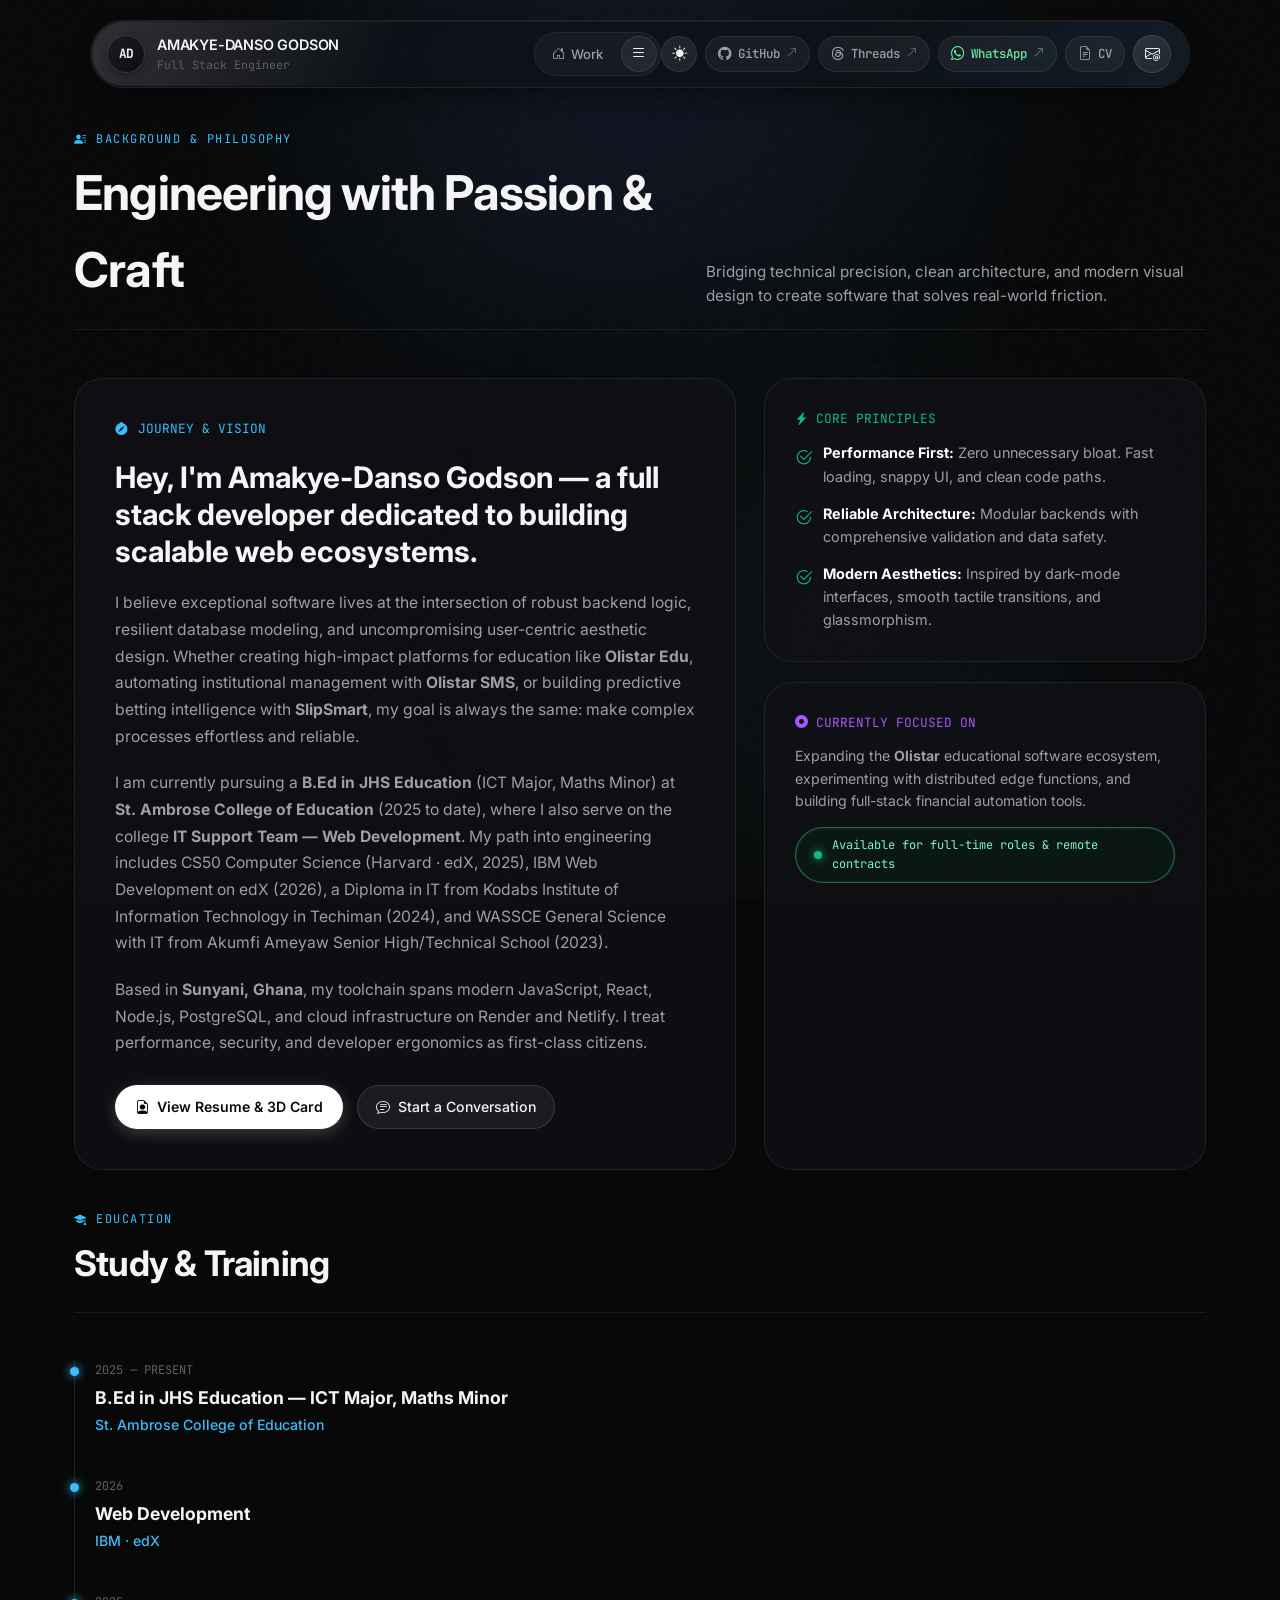
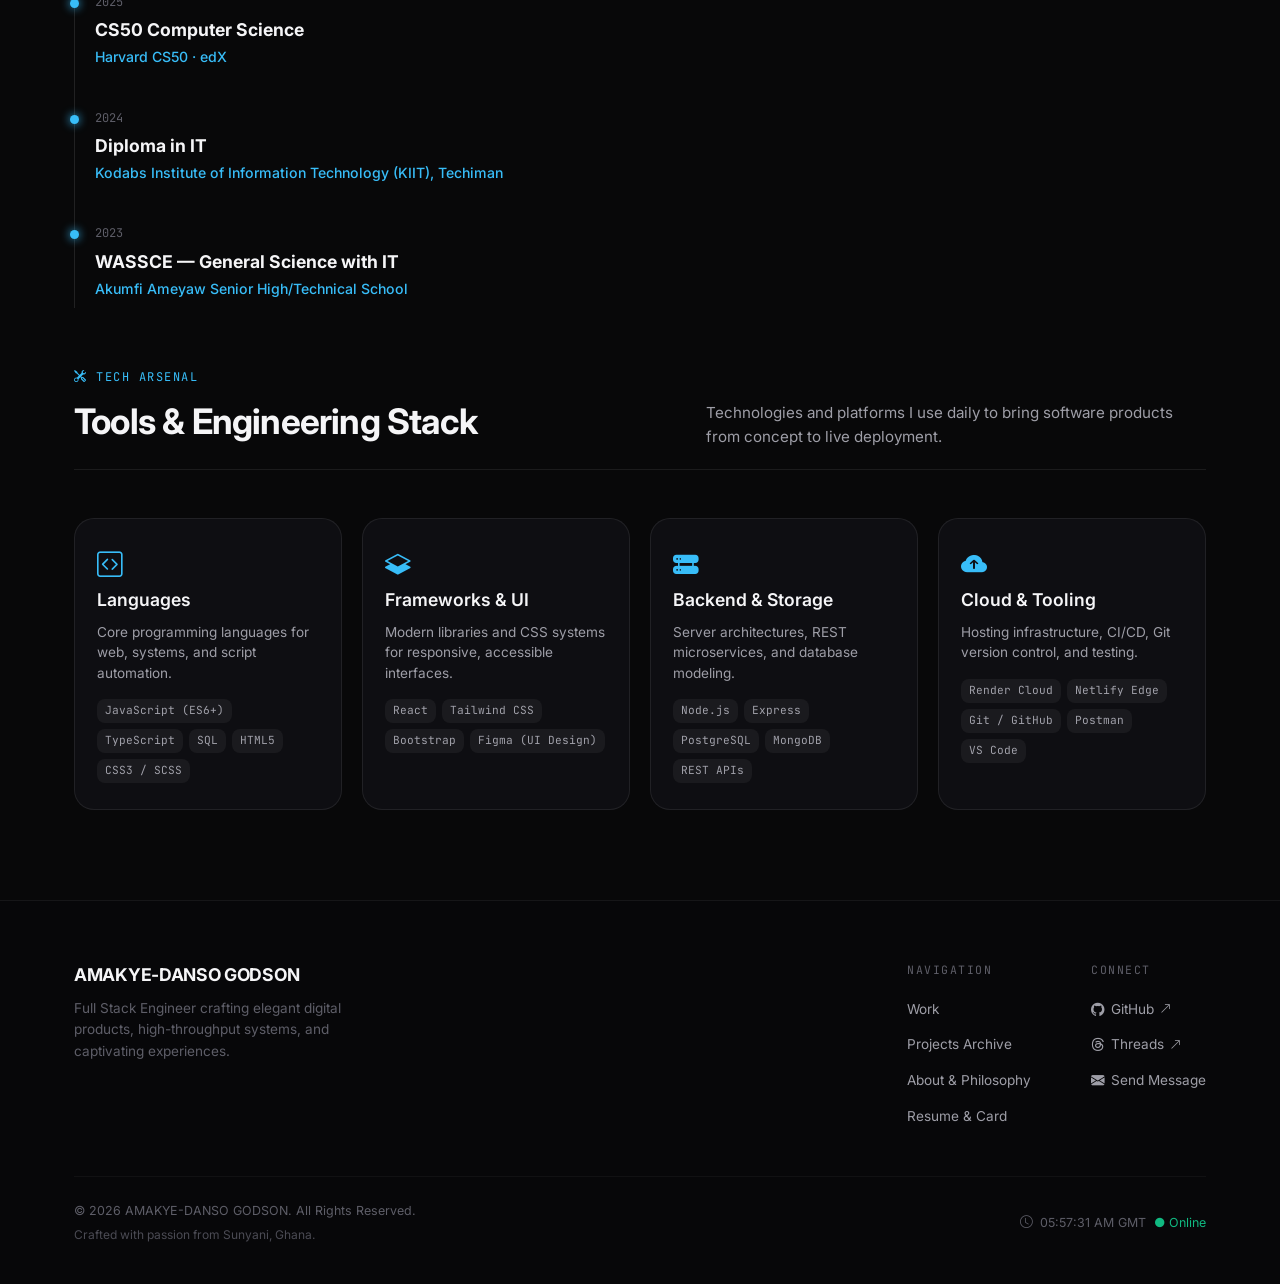
==== commit c271735d: "Update project links and portfolio content Co-authored-by: Copilot <223556219+Copilot@users.noreply." ====
--- a/about.html
+++ b/about.html
@@ -141,7 +141,7 @@
             </h2>
 
             <p style="font-size: 0.98rem; color: var(--text-secondary); line-height: 1.7;">
-              I believe exceptional software lives at the intersection of robust backend logic, resilient database modeling, and uncompromising user-centric aesthetic design. Whether creating high-impact platforms for education like <strong>Olistar Edu</strong>, automating institutional management with <strong>Olistar SMS</strong>, or streamlining business finance through <strong>SlipSmart</strong>, my goal is always the same: make complex processes effortless and reliable.
+              I believe exceptional software lives at the intersection of robust backend logic, resilient database modeling, and uncompromising user-centric aesthetic design. Whether creating high-impact platforms for education like <strong>Olistar Edu</strong>, automating institutional management with <strong>Olistar SMS</strong>, or building predictive betting intelligence with <strong>SlipSmart</strong>, my goal is always the same: make complex processes effortless and reliable.
             </p>
 
             <p style="font-size: 0.98rem; color: var(--text-secondary); line-height: 1.7;">
--- a/css/style.css
+++ b/css/style.css
@@ -1055,6 +1055,7 @@
 .bloom-edu { background: radial-gradient(circle at 70% 30%, #0284c7, transparent 70%); }
 .bloom-sms { background: radial-gradient(circle at 70% 30%, #6366f1, transparent 70%); }
 .bloom-slipsmart { background: radial-gradient(circle at 70% 30%, #059669, transparent 70%); }
+.bloom-lawrence { background: radial-gradient(circle at 70% 30%, #f59e0b, transparent 70%); }
 
 .project-card-inner {
   position: relative;
@@ -1273,6 +1274,7 @@
 .icon-edu { background: linear-gradient(135deg, #0284c7 0%, #0369a1 100%); }
 .icon-sms { background: linear-gradient(135deg, #6366f1 0%, #4338ca 100%); }
 .icon-slipsmart { background: linear-gradient(135deg, #10b981 0%, #047857 100%); }
+.icon-lawrence { background: linear-gradient(135deg, #f59e0b 0%, #d97706 100%); }
 
 .mockup-brand-title {
   font-size: 1.15rem;
